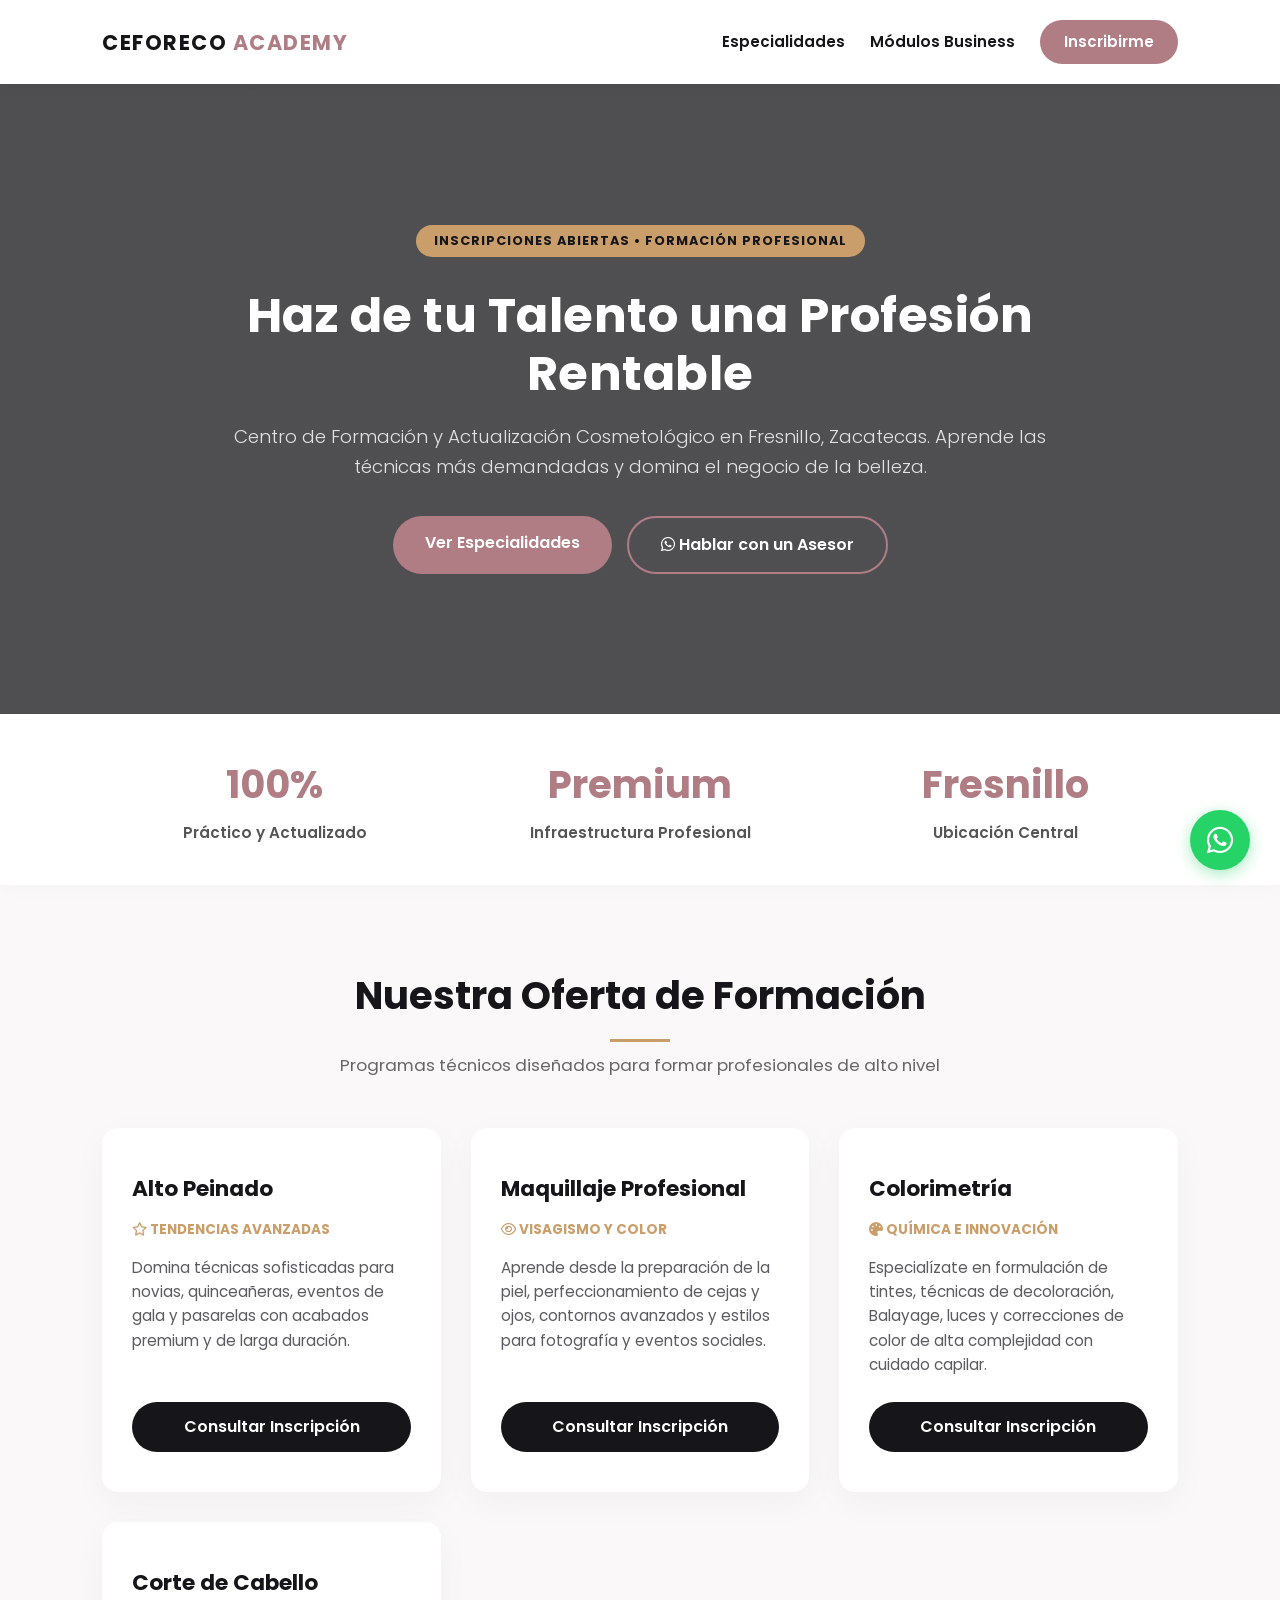
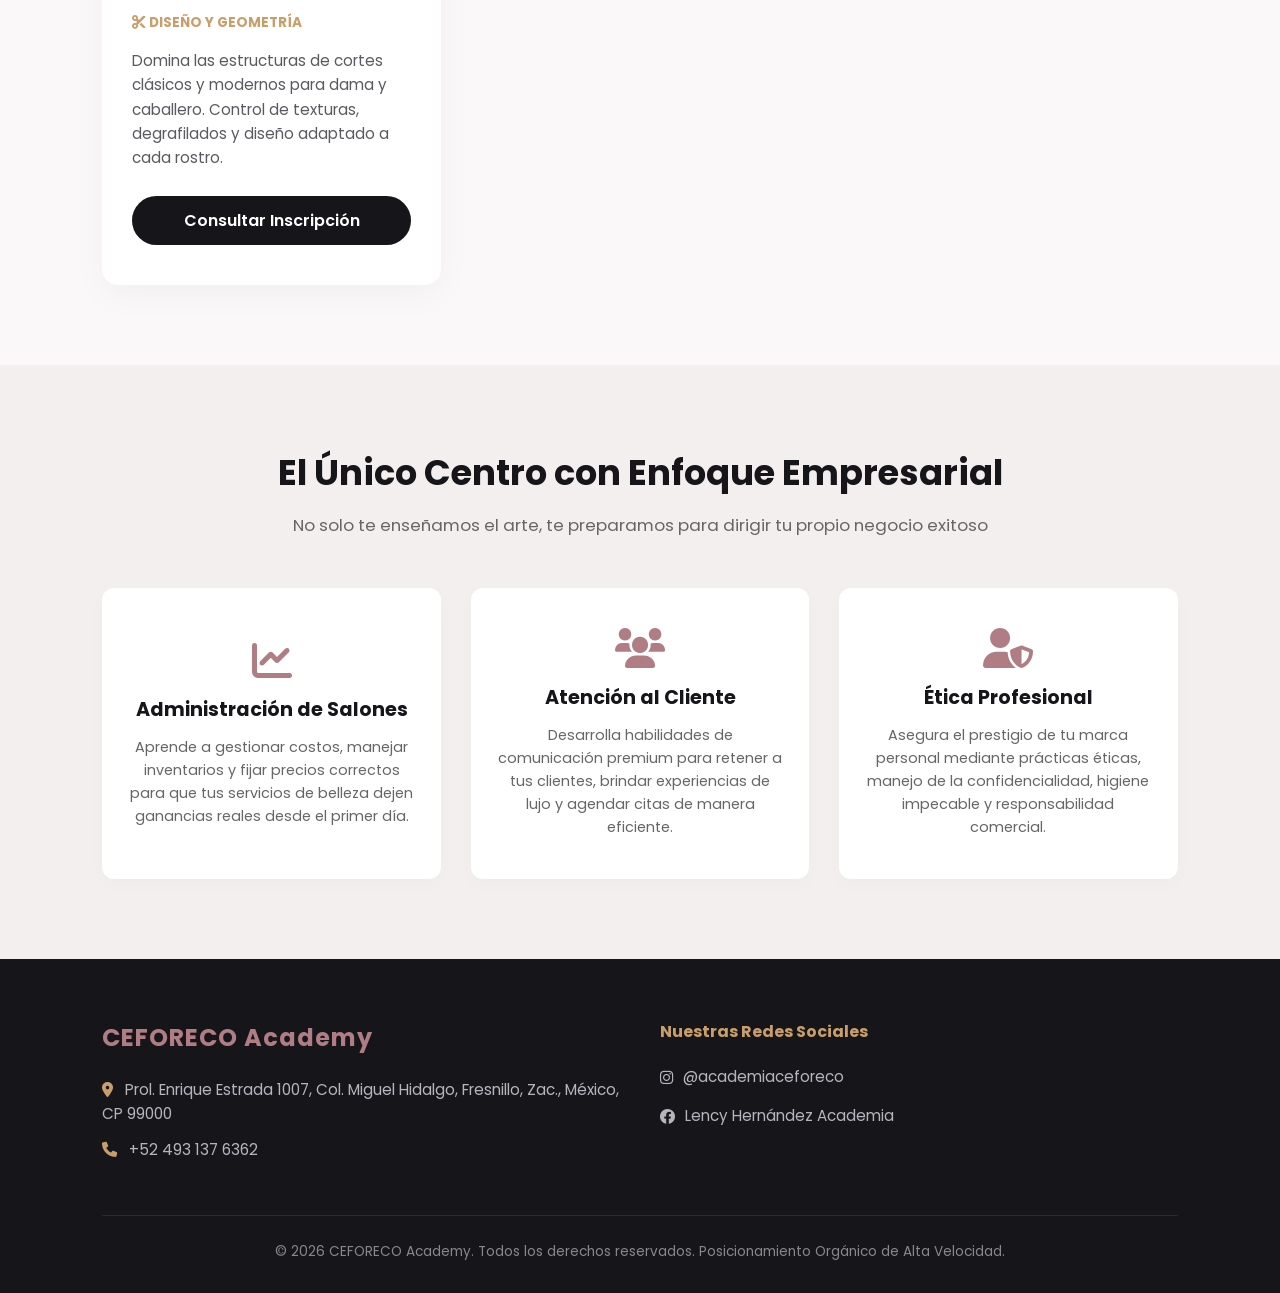
==== index.html @ c145d180 "index.html" ====
<!DOCTYPE html>
<html lang="es">
<head>
    <meta charset="UTF-8">
    <meta name="viewport" content="width=device-width, initial-scale=1.0">
    
    <title>CEFORECO Academy | Centro de Formación Cosmetológico en Fresnillo</title>
    <meta name="description" content="Especialízate en Alto Peinado, Maquillaje, Colorimetría y Corte de Cabello en CEFORECO Academy Fresnillo. Clases prácticas con módulos de administración y ética empresarial.">
    <meta name="keywords" content="CEFORECO, academia de belleza fresnillo, cosmetologico fresnillo, cursos de alto peinado zacatecas, escuela de colorimetria, lency hernandez">
    
    <link rel="preconnect" href="https://fonts.googleapis.com">
    <link rel="preconnect" href="https://fonts.gstatic.com" crossorigin>
    <link href="https://fonts.googleapis.com/css2?family=Poppins:wght@300;400;600;700&display=swap" rel="stylesheet">
    <link rel="stylesheet" href="https://cdnjs.cloudflare.com/ajax/libs/font-awesome/6.0.0/css/all.min.css">
    
    <link rel="stylesheet" href="style.css">
</head>
<body>

    <header class="navbar">
        <div class="logo">CEFORECO <span>Academy</span></div>
        <nav>
            <a href="#especialidades">Especialidades</a>
            <a href="#negocios">Módulos Business</a>
            <a href="https://wa.me/524931376362?text=Hola,%20quiero%20inscribirme%20a%20la%20academia" target="_blank" class="btn-nav">Inscribirme</a>
        </nav>
    </header>

    <section class="hero">
        <div class="hero-content">
            <span class="badge">Inscripciones Abiertas • Formación Profesional</span>
            <h1>Haz de tu Talento una Profesión Rentable</h1>
            <p>Centro de Formación y Actualización Cosmetológico en Fresnillo, Zacatecas. Aprende las técnicas más demandadas y domina el negocio de la belleza.</p>
            <div class="hero-buttons">
                <a href="#especialidades" class="btn-primary">Ver Especialidades</a>
                <a href="https://wa.me/524931376362?text=Hola,%20solicito%20informes%20sobre%20los%20horarios%20y%20costos" target="_blank" class="btn-secondary"><i class="fab fa-whatsapp"></i> Hablar con un Asesor</a>
            </div>
        </div>
    </section>

    <section class="stats">
        <div class="stat-item"><h3>100%</h3><p>Práctico y Actualizado</p></div>
        <div class="stat-item"><h3>Premium</h3><p>Infraestructura Profesional</p></div>
        <div class="stat-item"><h3>Fresnillo</h3><p>Ubicación Central</p></div>
    </section>

    <section id="especialidades" class="cursos-container">
        <h2>Nuestra Oferta de Formación</h2>
        <p class="subtitle">Programas técnicos diseñados para formar profesionales de alto nivel</p>
        
        <div class="cursos-grid">
            <div class="curso-card">
                <div class="descripcion-wrapper">
                    <h3>Alto Peinado</h3>
                    <p class="duracion"><i class="far fa-star"></i> Tendencias Avanzadas</p>
                    <p class="descripcion">Domina técnicas sofisticadas para novias, quinceañeras, eventos de gala y pasarelas con acabados premium y de larga duración.</p>
                </div>
                <a href="https://wa.me/524931376362?text=Me%20interesa%20información%20sobre%20Alto%20Peinado" target="_blank" class="btn-card">Consultar Inscripción</a>
            </div>

            <div class="curso-card">
                <div class="descripcion-wrapper">
                    <h3>Maquillaje Profesional</h3>
                    <p class="duracion"><i class="far fa-eye"></i> Visagismo y Color</p>
                    <p class="descripcion">Aprende desde la preparación de la piel, perfeccionamiento de cejas y ojos, contornos avanzados y estilos para fotografía y eventos sociales.</p>
                </div>
                <a href="https://wa.me/524931376362?text=Me%20interesa%20información%20sobre%20Maquillaje%20Profesional" target="_blank" class="btn-card">Consultar Inscripción</a>
            </div>

            <div class="curso-card">
                <div class="descripcion-wrapper">
                    <h3>Colorimetría</h3>
                    <p class="duracion"><i class="fas fa-palette"></i> Química e Innovación</p>
                    <p class="descripcion">Especialízate en formulación de tintes, técnicas de decoloración, Balayage, luces y correcciones de color de alta complejidad con cuidado capilar.</p>
                </div>
                <a href="https://wa.me/524931376362?text=Me%20interesa%20información%20sobre%20Colorimetria" target="_blank" class="btn-card">Consultar Inscripción</a>
            </div>

            <div class="curso-card">
                <div class="descripcion-wrapper">
                    <h3>Corte de Cabello</h3>
                    <p class="duracion"><i class="fas fa-cut"></i> Diseño y Geometría</p>
                    <p class="descripcion">Domina las estructuras de cortes clásicos y modernos para dama y caballero. Control de texturas, degrafilados y diseño adaptado a cada rostro.</p>
                </div>
                <a href="https://wa.me/524931376362?text=Me%20interesa%20información%20sobre%20Corte%20de%20cabello" target="_blank" class="btn-card">Consultar Inscripción</a>
            </div>
        </div>
    </section>

    <section id="negocios" class="business-modules">
        <h2>El Único Centro con Enfoque Empresarial</h2>
        <p class="subtitle">No solo te enseñamos el arte, te preparamos para dirigir tu propio negocio exitoso</p>
        
        <div class="modules-grid">
            <div class="module-item">
                <i class="fas fa-chart-line"></i>
                <h3>Administración de Salones</h3>
                <p>Aprende a gestionar costos, manejar inventarios y fijar precios correctos para que tus servicios de belleza dejen ganancias reales desde el primer día.</p>
            </div>
            <div class="module-item">
                <i class="fas fa-users"></i>
                <h3>Atención al Cliente</h3>
                <p>Desarrolla habilidades de comunicación premium para retener a tus clientes, brindar experiencias de lujo y agendar citas de manera eficiente.</p>
            </div>
            <div class="module-item">
                <i class="fas fa-user-shield"></i>
                <h3>Ética Profesional</h3>
                <p>Asegura el prestigio de tu marca personal mediante prácticas éticas, manejo de la confidencialidad, higiene impecable y responsabilidad comercial.</p>
            </div>
        </div>
    </section>

    <footer id="contacto">
        <div class="footer-content">
            <div class="footer-info">
                <h3>CEFORECO Academy</h3>
                <p><i class="fas fa-map-marker-alt"></i> Prol. Enrique Estrada 1007, Col. Miguel Hidalgo, Fresnillo, Zac., México, CP 99000</p>
                <p><i class="fas fa-phone"></i> +52 493 137 6362</p>
            </div>
            <div class="footer-links">
                <h4>Nuestras Redes Sociales</h4>
                <a href="https://www.instagram.com/academiaceforeco" target="_blank"><i class="fab fa-instagram"></i> @academiaceforeco</a>
                <a href="https://www.facebook.com/search/top/?q=Lency%20Hern%C3%A1ndez%20Academia%20de%20Belleza%20-%20Ceforeco" target="_blank"><i class="fab fa-facebook"></i> Lency Hernández Academia</a>
            </div>
        </div>
        <div class="footer-bottom">
            <p>&copy; 2026 CEFORECO Academy. Todos los derechos reservados. Posicionamiento Orgánico de Alta Velocidad.</p>
        </div>
    </footer>

    <a href="https://wa.me/524931376362?text=Hola!%20Vengo%20de%20la%20página%20web%20y%20quiero%20pedir%20informes%20generales" class="whatsapp-float" target="_blank">
        <i class="fab fa-whatsapp"></i>
    </a>

</body>
</html>
---- style.css ----
/* CONFIGURACIÓN GENERAL REFORZADA */
* {
    margin: 0;
    padding: 0;
    box-sizing: border-box;
    font-family: 'Poppins', sans-serif;
    scroll-behavior: smooth;
}

:root {
    --primary: #b07d85;  /* Rosa Viejo / Malva de CEFORECO */
    --dark: #16161a;     /* Negro premium */
    --light: #ffffff;    /* Blanco */
    --accent: #ca9e6a;   /* Dorado elegante */
    --whatsapp: #25d366; /* Verde oficial WhatsApp */
}

body {
    background-color: #faf8f8;
    color: var(--dark);
    line-height: 1.6;
    overflow-x: hidden; /* Evita que la pantalla se mueva de lado en celulares */
}

/* NAVBAR RESPONSIVO Y SEGURO */
.navbar {
    display: flex;
    justify-content: space-between;
    align-items: center;
    padding: 20px 8%;
    background: var(--light);
    box-shadow: 0 2px 15px rgba(0,0,0,0.05);
    position: sticky;
    top: 0;
    z-index: 1000;
}

.navbar .logo {
    font-weight: 700;
    font-size: 1.3rem;
    color: var(--dark);
    text-transform: uppercase;
    letter-spacing: 1.5px;
}

.navbar .logo span {
    color: var(--primary);
}

.navbar nav {
    display: flex;
    align-items: center;
}

.navbar nav a {
    text-decoration: none;
    color: var(--dark);
    margin-left: 25px;
    font-weight: 600;
    font-size: 0.95rem;
    transition: color 0.3s;
}

.navbar nav a:hover {
    color: var(--primary);
}

.navbar .btn-nav {
    background: var(--primary);
    color: #fff !important;
    padding: 10px 24px;
    border-radius: 25px;
    transition: all 0.3s;
}

.navbar .btn-nav:hover {
    background: var(--dark);
    transform: translateY(-2px);
}

/* HERO SECTION EQUILIBRADO */
.hero {
    background: linear-gradient(rgba(22, 22, 26, 0.75), rgba(22, 22, 26, 0.75)), url('https://images.unsplash.com/photo-1562322140-8baeececf3df?q=80&w=1920') no-repeat center center/cover;
    min-height: 70vh;
    padding: 60px 20px;
    display: flex;
    align-items: center;
    justify-content: center;
    text-align: center;
    color: #fff;
}

.hero-content {
    max-width: 850px;
    width: 100%;
}

.badge {
    display: inline-block;
    background: var(--accent);
    color: var(--dark);
    padding: 6px 18px;
    border-radius: 20px;
    font-size: 0.8rem;
    font-weight: 700;
    text-transform: uppercase;
    letter-spacing: 1px;
    margin-bottom: 15px;
}

.hero h1 {
    font-size: 3rem;
    line-height: 1.2;
    margin: 15px 0 20px 0;
    font-weight: 700;
    letter-spacing: 0.5px;
}

.hero p {
    font-size: 1.15rem;
    margin-bottom: 35px;
    font-weight: 300;
    color: #e2e2e5;
}

.hero-buttons {
    display: flex;
    justify-content: center;
    flex-wrap: wrap;
    gap: 15px;
}

.hero-buttons .btn-primary, .hero-buttons .btn-secondary {
    padding: 14px 32px;
    border-radius: 30px;
    text-decoration: none;
    font-weight: 600;
    transition: all 0.3s;
    text-align: center;
}

.hero-buttons .btn-primary {
    background: var(--primary);
    color: #fff;
}

.hero-buttons .btn-secondary {
    background: transparent;
    color: #fff;
    border: 2px solid var(--primary);
}

.hero-buttons .btn-primary:hover {
    background: #fff;
    color: var(--dark);
    transform: translateY(-3px);
}

.hero-buttons .btn-secondary:hover {
    background: var(--primary);
    transform: translateY(-3px);
}

/* STATS SIMÉTRICOS */
.stats {
    display: flex;
    justify-content: space-around;
    flex-wrap: wrap;
    background: var(--light);
    padding: 40px 8%;
    text-align: center;
    gap: 20px;
    box-shadow: 0 5px 20px rgba(0,0,0,0.02);
}

.stat-item {
    flex: 1;
    min-width: 200px;
}

.stat-item h3 {
    font-size: 2.4rem;
    color: var(--primary);
    margin-bottom: 5px;
}

.stat-item p {
    font-weight: 600;
    color: #555;
    font-size: 0.95rem;
}

/* CURSOS SECTION REFORZADA (SOLUCIÓN DE ALINEACIÓN DE TARJETAS) */
.cursos-container {
    padding: 80px 8%;
    text-align: center;
}

.cursos-container h2 {
    font-size: 2.4rem;
    margin-bottom: 10px;
    position: relative;
    display: inline-block;
}

.cursos-container h2::after {
    content: '';
    display: block;
    width: 60px;
    height: 3px;
    background: var(--accent);
    margin: 12px auto 0 auto;
}

.subtitle {
    color: #666;
    margin-bottom: 50px;
    font-size: 1.05rem;
}

/* Rejilla inteligente que equilibra columnas */
.cursos-grid {
    display: grid;
    grid-template-columns: repeat(auto-fit, minmax(280px, 1fr));
    gap: 30px;
    align-items: stretch; /* Obliga a todas las tarjetas a medir exactamente lo mismo */
}

/* Estructura elástica de la tarjeta */
.curso-card {
    background: var(--light);
    padding: 40px 30px;
    border-radius: 16px;
    box-shadow: 0 10px 35px rgba(0,0,0,0.04);
    text-align: left;
    border-top: 4px solid transparent;
    transition: all 0.3s ease;
    
    display: flex;
    flex-direction: column;
    justify-content: space-between; /* Empuja el botón al fondo de forma matemática */
}

.curso-card:hover {
    transform: translateY(-8px);
    border-top-color: var(--primary);
    box-shadow: 0 15px 40px rgba(176, 125, 133, 0.15);
}

.curso-card h3 {
    margin-bottom: 12px;
    font-size: 1.35rem;
    color: var(--dark);
}

.duracion {
    color: var(--accent);
    font-weight: 700;
    margin-bottom: 15px;
    font-size: 0.85rem;
    text-transform: uppercase;
}

/* Contenedor expandible para que el texto ocupe un espacio armónico */
.descripcion-wrapper {
    flex-grow: 1; 
}

.descripcion {
    color: #5a5a60;
    font-size: 0.95rem;
    margin-bottom: 25px;
}

.btn-card {
    display: block;
    text-align: center;
    background: var(--dark);
    color: #fff;
    padding: 12px;
    border-radius: 30px;
    text-decoration: none;
    font-weight: 600;
    transition: all 0.3s;
    margin-top: auto; /* Anclaje perfecto abajo */
}

.curso-card:hover .btn-card {
    background: var(--primary);
}

/* BUSINESS MODULES RECONSTRUIDOS */
.business-modules {
    background: #f4efef;
    padding: 80px 8%;
    text-align: center;
}

.business-modules h2 {
    font-size: 2.2rem;
    margin-bottom: 10px;
}

.modules-grid {
    display: grid;
    grid-template-columns: repeat(auto-fit, minmax(280px, 1fr));
    gap: 30px;
    margin-top: 50px;
}

.module-item {
    background: var(--light);
    padding: 40px 25px;
    border-radius: 12px;
    box-shadow: 0 5px 20px rgba(0,0,0,0.02);
    text-align: center;
    display: flex;
    flex-direction: column;
    justify-content: center;
    align-items: center;
}

.module-item i {
    font-size: 2.5rem;
    color: var(--primary);
    margin-bottom: 15px;
}

.module-item h3 {
    font-size: 1.2rem;
    margin-bottom: 10px;
}

.module-item p {
    font-size: 0.9rem;
    color: #666;
}

/* FOOTER SEGURO PARA SMARTPHONES */
footer {
    background: var(--dark);
    color: #fff;
    padding: 60px 8% 30px 8%;
}

.footer-content {
    display: grid;
    grid-template-columns: repeat(auto-fit, minmax(250px, 1fr));
    gap: 40px;
    margin-bottom: 40px;
    text-align: left;
}

.footer-info h3 {
    color: var(--primary);
    margin-bottom: 20px;
    font-size: 1.5rem;
    letter-spacing: 1px;
}

.footer-info p {
    margin-bottom: 12px;
    color: #b5b5be;
    font-size: 0.95rem;
}

.footer-info p i {
    margin-right: 8px;
    color: var(--accent);
}

.footer-links h4 {
    margin-bottom: 20px;
    color: var(--accent);
}

.footer-links a {
    display: flex;
    align-items: center;
    gap: 10px;
    color: #b5b5be;
    text-decoration: none;
    margin-bottom: 15px;
    transition: color 0.3s;
    font-size: 0.95rem;
}

.footer-links a:hover {
    color: var(--primary);
}

.footer-bottom {
    text-align: center;
    border-top: 1px solid #2a2a30;
    padding-top: 25px;
    font-size: 0.85rem;
    color: #888;
}

/* WHATSAPP FLOAT BUTTON PERFECTO */
.whatsapp-float {
    position: fixed;
    width: 60px;
    height: 60px;
    bottom: 30px;
    right: 30px;
    background-color: var(--whatsapp);
    color: #FFF;
    border-radius: 50px;
    text-align: center;
    font-size: 30px;
    box-shadow: 0 4px 15px rgba(37, 211, 102, 0.4);
    z-index: 9999; /* Asegura que no quede tapado por nada */
    display: flex;
    align-items: center;
    justify-content: center;
    text-decoration: none;
    transition: transform 0.3s;
}

.whatsapp-float:hover {
    transform: scale(1.1);
}

/* MÁXIMA OPTIMIZACIÓN MÓVIL AUTOMÁTICA */
@media (max-width: 768px) {
    .navbar {
        padding: 15px 20px;
        flex-direction: column;
        gap: 12px;
        text-align: center;
    }
    .navbar nav {
        flex-wrap: wrap;
        justify-content: center;
        gap: 10px;
    }
    .navbar nav a {
        margin: 0 8px;
        font-size: 0.85rem;
    }
    .navbar .btn-nav {
        padding: 6px 15px;
        margin-top: 5px;
    }
    .hero {
        padding: 40px 15px;
    }
    .hero h1 {
        font-size: 2.1rem;
    }
    .hero p {
        font-size: 1rem;
        margin-bottom: 25px;
    }
    .hero-buttons {
        flex-direction: column;
        width: 100%;
        padding: 0 10px;
    }
    .hero-buttons .btn-primary, .hero-buttons .btn-secondary {
        width: 100%;
        margin: 0;
    }
    .cursos-container {
        padding: 50px 20px;
    }
    .cursos-container h2 {
        font-size: 1.8rem;
    }
    .business-modules {
        padding: 50px 20px;
    }
    .business-modules h2 {
        font-size: 1.7rem;
    }
    footer {
        padding: 40px 20px 20px 20px;
    }
    .footer-content {
        grid-template-columns: 1fr;
        gap: 30px;
    }
    .whatsapp-float {
        bottom: 20px;
        right: 20px;
        width: 50px;
        height: 50px;
        font-size: 24px;
    }
}
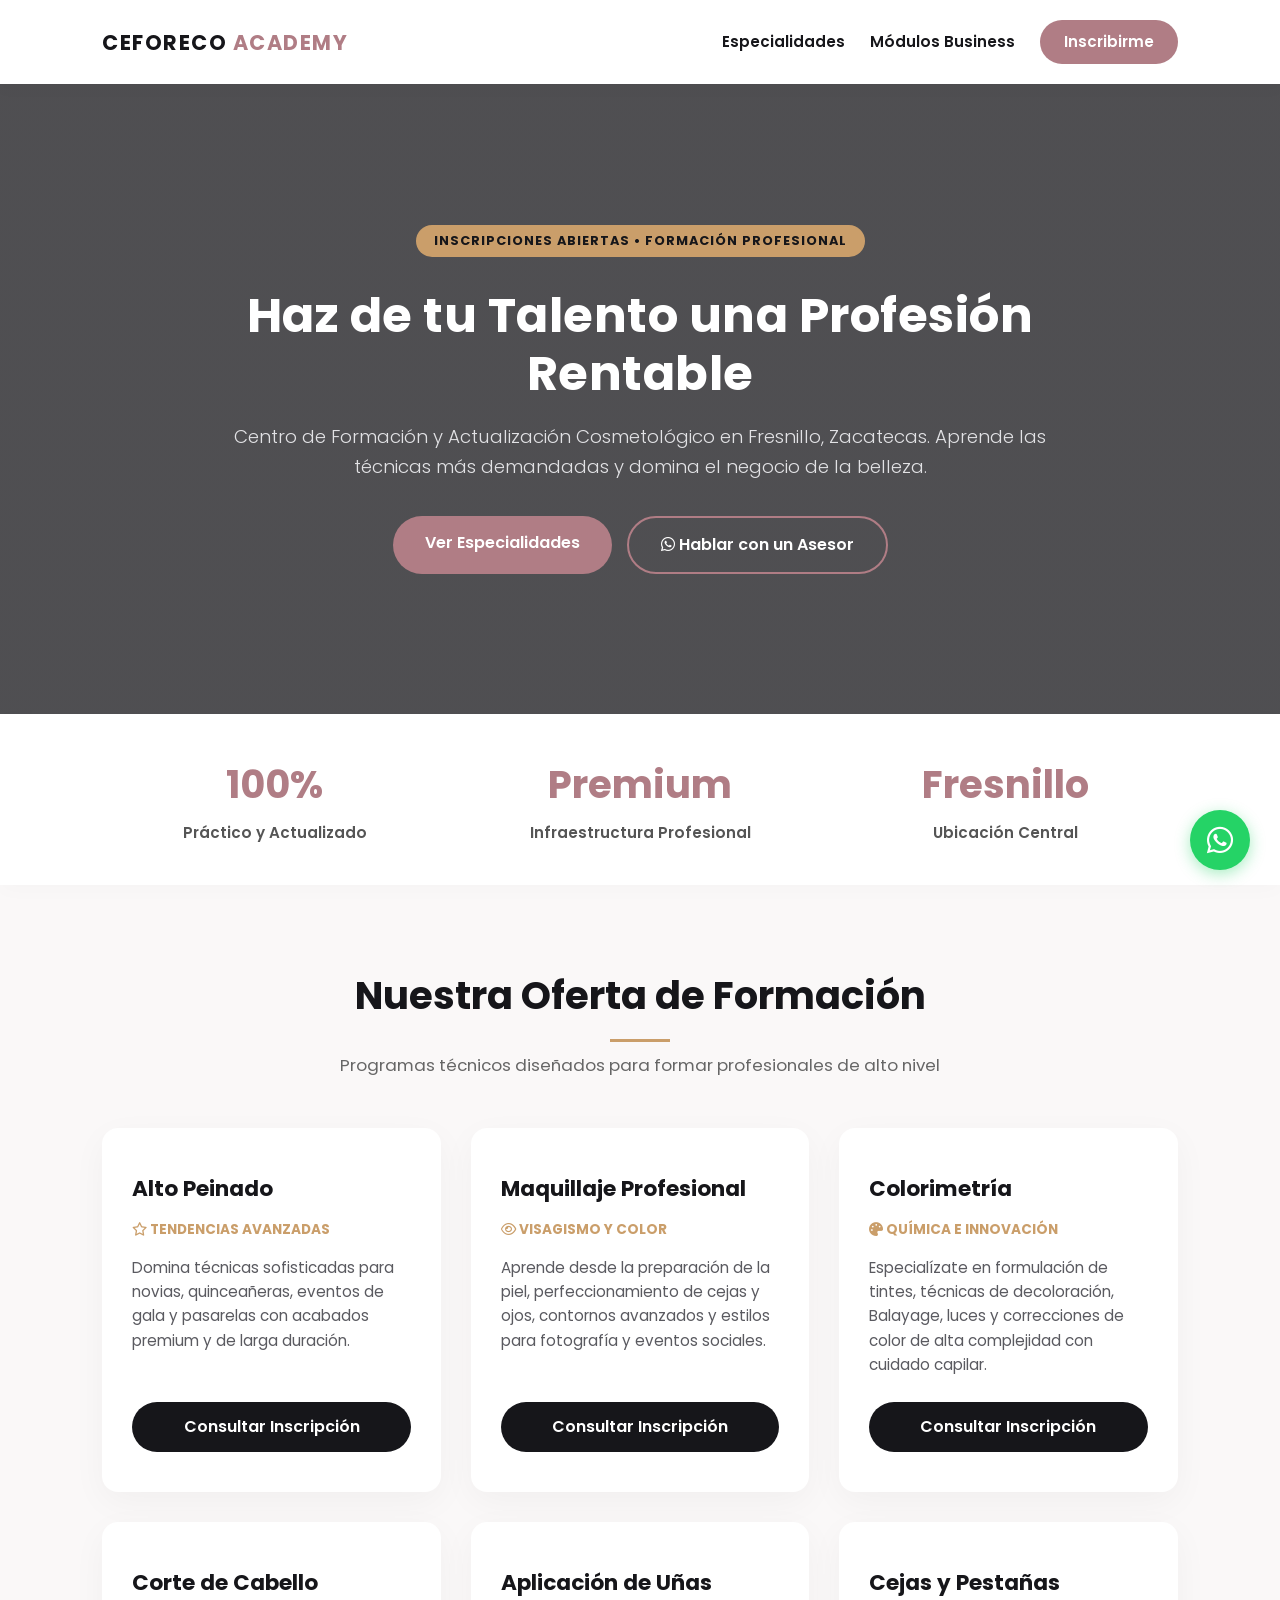
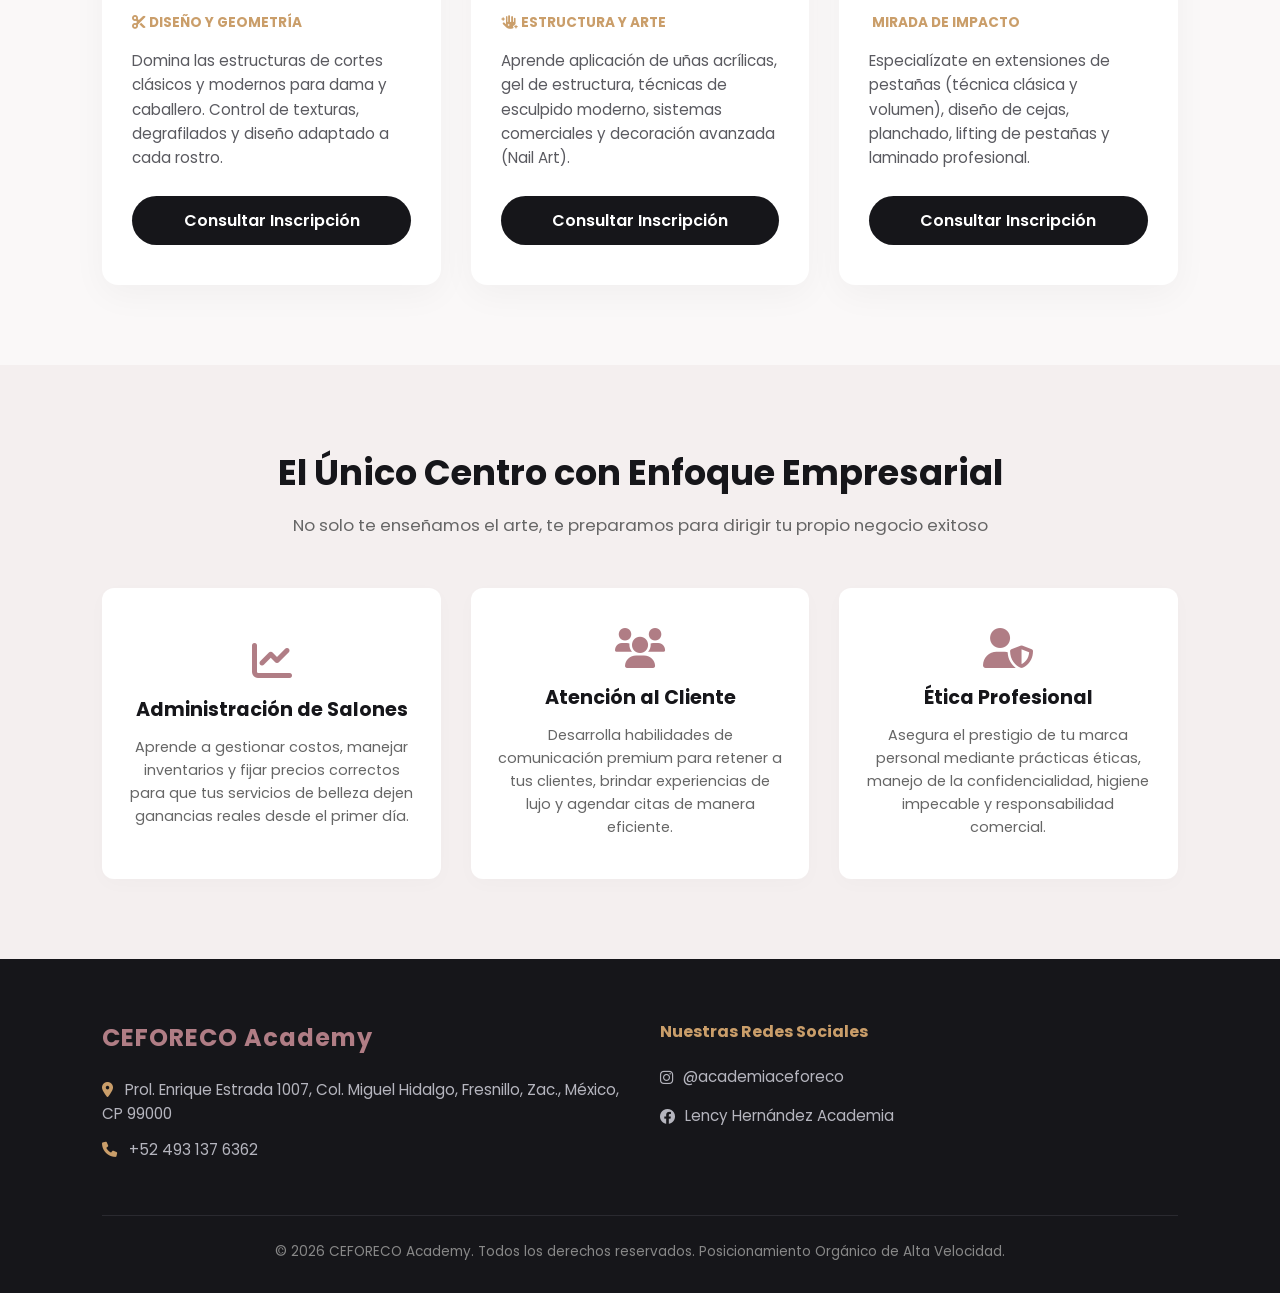
==== commit 6c4ba198: "index.html" ====
--- a/index.html
+++ b/index.html
@@ -5,8 +5,8 @@
     <meta name="viewport" content="width=device-width, initial-scale=1.0">
     
     <title>CEFORECO Academy | Centro de Formación Cosmetológico en Fresnillo</title>
-    <meta name="description" content="Especialízate en Alto Peinado, Maquillaje, Colorimetría y Corte de Cabello en CEFORECO Academy Fresnillo. Clases prácticas con módulos de administración y ética empresarial.">
-    <meta name="keywords" content="CEFORECO, academia de belleza fresnillo, cosmetologico fresnillo, cursos de alto peinado zacatecas, escuela de colorimetria, lency hernandez">
+    <meta name="description" content="Especialízate en Alto Peinado, Maquillaje, Colorimetría, Corte, Uñas y Pestañas en CEFORECO Academy Fresnillo. Clases prácticas con enfoque empresarial.">
+    <meta name="keywords" content="CEFORECO, academia de belleza fresnillo, cosmetologico fresnillo, cursos de alto peinado zacatecas, escuela de colorimetria, lency hernandez, uñas fresnillo">
     
     <link rel="preconnect" href="https://fonts.googleapis.com">
     <link rel="preconnect" href="https://fonts.gstatic.com" crossorigin>
@@ -84,6 +84,24 @@
                 </div>
                 <a href="https://wa.me/524931376362?text=Me%20interesa%20información%20sobre%20Corte%20de%20cabello" target="_blank" class="btn-card">Consultar Inscripción</a>
             </div>
+
+            <div class="curso-card">
+                <div class="descripcion-wrapper">
+                    <h3>Aplicación de Uñas</h3>
+                    <p class="duracion"><i class="fas fa-hand-sparkles"></i> Estructura y Arte</p>
+                    <p class="descripcion">Aprende aplicación de uñas acrílicas, gel de estructura, técnicas de esculpido moderno, sistemas comerciales y decoración avanzada (Nail Art).</p>
+                </div>
+                <a href="https://wa.me/524931376362?text=Me%20interesa%20información%20sobre%20Aplicacion%20de%20Uñas" target="_blank" class="btn-card">Consultar Inscripción</a>
+            </div>
+
+            <div class="curso-card">
+                <div class="descripcion-wrapper">
+                    <h3>Cejas y Pestañas</h3>
+                    <p class="duracion"><i class="fas fa-sparkles"></i> Mirada de Impacto</p>
+                    <p class="descripcion">Especialízate en extensiones de pestañas (técnica clásica y volumen), diseño de cejas, planchado, lifting de pestañas y laminado profesional.</p>
+                </div>
+                <a href="https://wa.me/524931376362?text=Me%20interesa%20información%20sobre%20Cejas%20y%20Pestañas" target="_blank" class="btn-card">Consultar Inscripción</a>
+            </div>
         </div>
     </section>
 
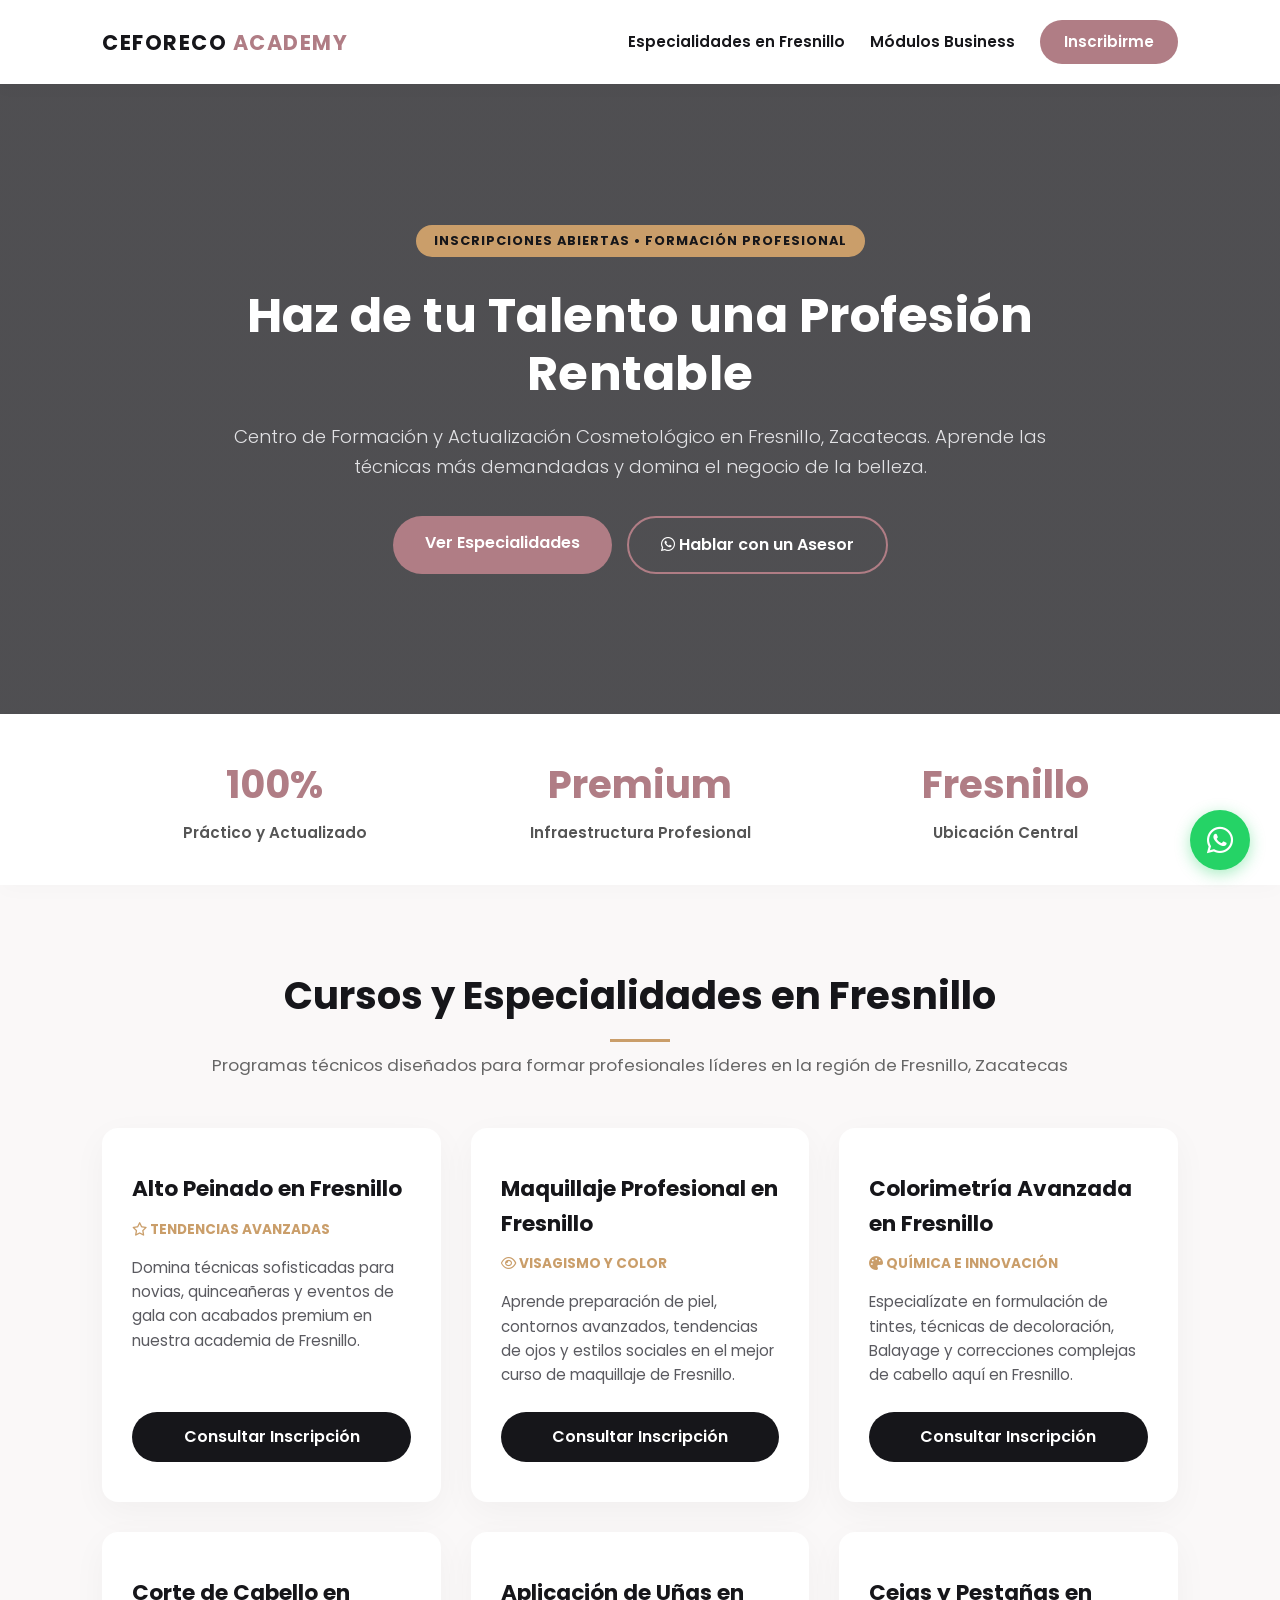
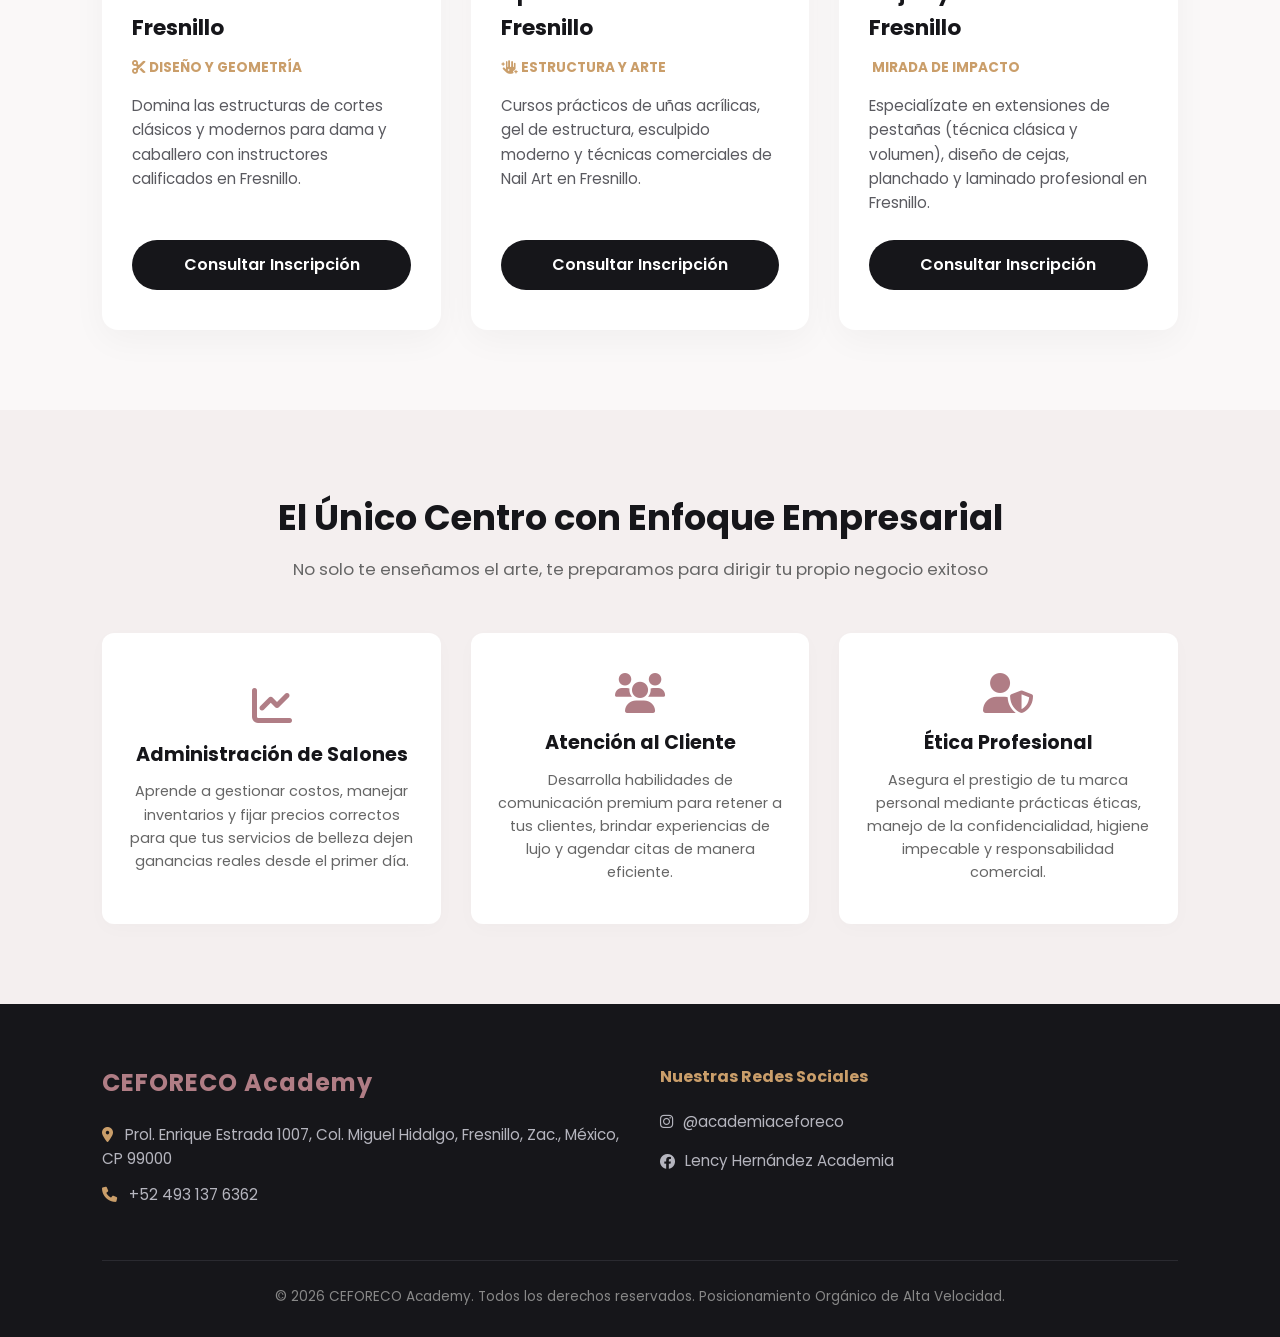
==== commit e2a80939: "index.html" ====
--- a/index.html
+++ b/index.html
@@ -5,8 +5,8 @@
     <meta name="viewport" content="width=device-width, initial-scale=1.0">
     
     <title>CEFORECO Academy | Centro de Formación Cosmetológico en Fresnillo</title>
-    <meta name="description" content="Especialízate en Alto Peinado, Maquillaje, Colorimetría, Corte, Uñas y Pestañas en CEFORECO Academy Fresnillo. Clases prácticas con enfoque empresarial.">
-    <meta name="keywords" content="CEFORECO, academia de belleza fresnillo, cosmetologico fresnillo, cursos de alto peinado zacatecas, escuela de colorimetria, lency hernandez, uñas fresnillo">
+    <meta name="description" content="La mejor academia de belleza en Fresnillo, Zacatecas. Cursos profesionales de Alto Peinado, Maquillaje, Colorimetría, Corte, Uñas y Pestañas en Fresnillo.">
+    <meta name="keywords" content="CEFORECO, academia de belleza fresnillo, cosmetologico fresnillo, cursos de alto peinado zacatecas, escuela de colorimetria fresnillo, lency hernandez, uñas fresnillo, maquillaje profesional fresnillo, escuela de estilismo fresnillo">
     
     <link rel="preconnect" href="https://fonts.googleapis.com">
     <link rel="preconnect" href="https://fonts.gstatic.com" crossorigin>
@@ -20,7 +20,7 @@
     <header class="navbar">
         <div class="logo">CEFORECO <span>Academy</span></div>
         <nav>
-            <a href="#especialidades">Especialidades</a>
+            <a href="#especialidades">Especialidades en Fresnillo</a>
             <a href="#negocios">Módulos Business</a>
             <a href="https://wa.me/524931376362?text=Hola,%20quiero%20inscribirme%20a%20la%20academia" target="_blank" class="btn-nav">Inscribirme</a>
         </nav>
@@ -45,62 +45,62 @@
     </section>
 
     <section id="especialidades" class="cursos-container">
-        <h2>Nuestra Oferta de Formación</h2>
-        <p class="subtitle">Programas técnicos diseñados para formar profesionales de alto nivel</p>
+        <h2>Cursos y Especialidades en Fresnillo</h2>
+        <p class="subtitle">Programas técnicos diseñados para formar profesionales líderes en la región de Fresnillo, Zacatecas</p>
         
         <div class="cursos-grid">
             <div class="curso-card">
                 <div class="descripcion-wrapper">
-                    <h3>Alto Peinado</h3>
+                    <h3>Alto Peinado en Fresnillo</h3>
                     <p class="duracion"><i class="far fa-star"></i> Tendencias Avanzadas</p>
-                    <p class="descripcion">Domina técnicas sofisticadas para novias, quinceañeras, eventos de gala y pasarelas con acabados premium y de larga duración.</p>
+                    <p class="descripcion">Domina técnicas sofisticadas para novias, quinceañeras y eventos de gala con acabados premium en nuestra academia de Fresnillo.</p>
                 </div>
-                <a href="https://wa.me/524931376362?text=Me%20interesa%20información%20sobre%20Alto%20Peinado" target="_blank" class="btn-card">Consultar Inscripción</a>
+                <a href="https://wa.me/524931376362?text=Me%20interesa%20información%20sobre%20Alto%20Peinado%20en%20Fresnillo" target="_blank" class="btn-card">Consultar Inscripción</a>
             </div>
 
             <div class="curso-card">
                 <div class="descripcion-wrapper">
-                    <h3>Maquillaje Profesional</h3>
+                    <h3>Maquillaje Profesional en Fresnillo</h3>
                     <p class="duracion"><i class="far fa-eye"></i> Visagismo y Color</p>
-                    <p class="descripcion">Aprende desde la preparación de la piel, perfeccionamiento de cejas y ojos, contornos avanzados y estilos para fotografía y eventos sociales.</p>
+                    <p class="descripcion">Aprende preparación de piel, contornos avanzados, tendencias de ojos y estilos sociales en el mejor curso de maquillaje de Fresnillo.</p>
                 </div>
-                <a href="https://wa.me/524931376362?text=Me%20interesa%20información%20sobre%20Maquillaje%20Profesional" target="_blank" class="btn-card">Consultar Inscripción</a>
+                <a href="https://wa.me/524931376362?text=Me%20interesa%20información%20sobre%20Maquillaje%20Profesional%20en%20Fresnillo" target="_blank" class="btn-card">Consultar Inscripción</a>
             </div>
 
             <div class="curso-card">
                 <div class="descripcion-wrapper">
-                    <h3>Colorimetría</h3>
+                    <h3>Colorimetría Avanzada en Fresnillo</h3>
                     <p class="duracion"><i class="fas fa-palette"></i> Química e Innovación</p>
-                    <p class="descripcion">Especialízate en formulación de tintes, técnicas de decoloración, Balayage, luces y correcciones de color de alta complejidad con cuidado capilar.</p>
+                    <p class="descripcion">Especialízate en formulación de tintes, técnicas de decoloración, Balayage y correcciones complejas de cabello aquí en Fresnillo.</p>
                 </div>
-                <a href="https://wa.me/524931376362?text=Me%20interesa%20información%20sobre%20Colorimetria" target="_blank" class="btn-card">Consultar Inscripción</a>
+                <a href="https://wa.me/524931376362?text=Me%20interesa%20información%20sobre%20Colorimetria%20en%20Fresnillo" target="_blank" class="btn-card">Consultar Inscripción</a>
             </div>
 
             <div class="curso-card">
                 <div class="descripcion-wrapper">
-                    <h3>Corte de Cabello</h3>
+                    <h3>Corte de Cabello en Fresnillo</h3>
                     <p class="duracion"><i class="fas fa-cut"></i> Diseño y Geometría</p>
-                    <p class="descripcion">Domina las estructuras de cortes clásicos y modernos para dama y caballero. Control de texturas, degrafilados y diseño adaptado a cada rostro.</p>
+                    <p class="descripcion">Domina las estructuras de cortes clásicos y modernos para dama y caballero con instructores calificados en Fresnillo.</p>
                 </div>
-                <a href="https://wa.me/524931376362?text=Me%20interesa%20información%20sobre%20Corte%20de%20cabello" target="_blank" class="btn-card">Consultar Inscripción</a>
+                <a href="https://wa.me/524931376362?text=Me%20interesa%20información%20sobre%20Corte%20de%20cabello%20en%20Fresnillo" target="_blank" class="btn-card">Consultar Inscripción</a>
             </div>
 
             <div class="curso-card">
                 <div class="descripcion-wrapper">
-                    <h3>Aplicación de Uñas</h3>
+                    <h3>Aplicación de Uñas en Fresnillo</h3>
                     <p class="duracion"><i class="fas fa-hand-sparkles"></i> Estructura y Arte</p>
-                    <p class="descripcion">Aprende aplicación de uñas acrílicas, gel de estructura, técnicas de esculpido moderno, sistemas comerciales y decoración avanzada (Nail Art).</p>
+                    <p class="descripcion">Cursos prácticos de uñas acrílicas, gel de estructura, esculpido moderno y técnicas comerciales de Nail Art en Fresnillo.</p>
                 </div>
-                <a href="https://wa.me/524931376362?text=Me%20interesa%20información%20sobre%20Aplicacion%20de%20Uñas" target="_blank" class="btn-card">Consultar Inscripción</a>
+                <a href="https://wa.me/524931376362?text=Me%20interesa%20información%20sobre%20Aplicacion%20de%20Uñas%20en%20Fresnillo" target="_blank" class="btn-card">Consultar Inscripción</a>
             </div>
 
             <div class="curso-card">
                 <div class="descripcion-wrapper">
-                    <h3>Cejas y Pestañas</h3>
+                    <h3>Cejas y Pestañas en Fresnillo</h3>
                     <p class="duracion"><i class="fas fa-sparkles"></i> Mirada de Impacto</p>
-                    <p class="descripcion">Especialízate en extensiones de pestañas (técnica clásica y volumen), diseño de cejas, planchado, lifting de pestañas y laminado profesional.</p>
+                    <p class="descripcion">Especialízate en extensiones de pestañas (técnica clásica y volumen), diseño de cejas, planchado y laminado profesional en Fresnillo.</p>
                 </div>
-                <a href="https://wa.me/524931376362?text=Me%20interesa%20información%20sobre%20Cejas%20y%20Pestañas" target="_blank" class="btn-card">Consultar Inscripción</a>
+                <a href="https://wa.me/524931376362?text=Me%20interesa%20información%20sobre%20Cejas%20y%20Pestañas%20en%20Fresnillo" target="_blank" class="btn-card">Consultar Inscripción</a>
             </div>
         </div>
     </section>
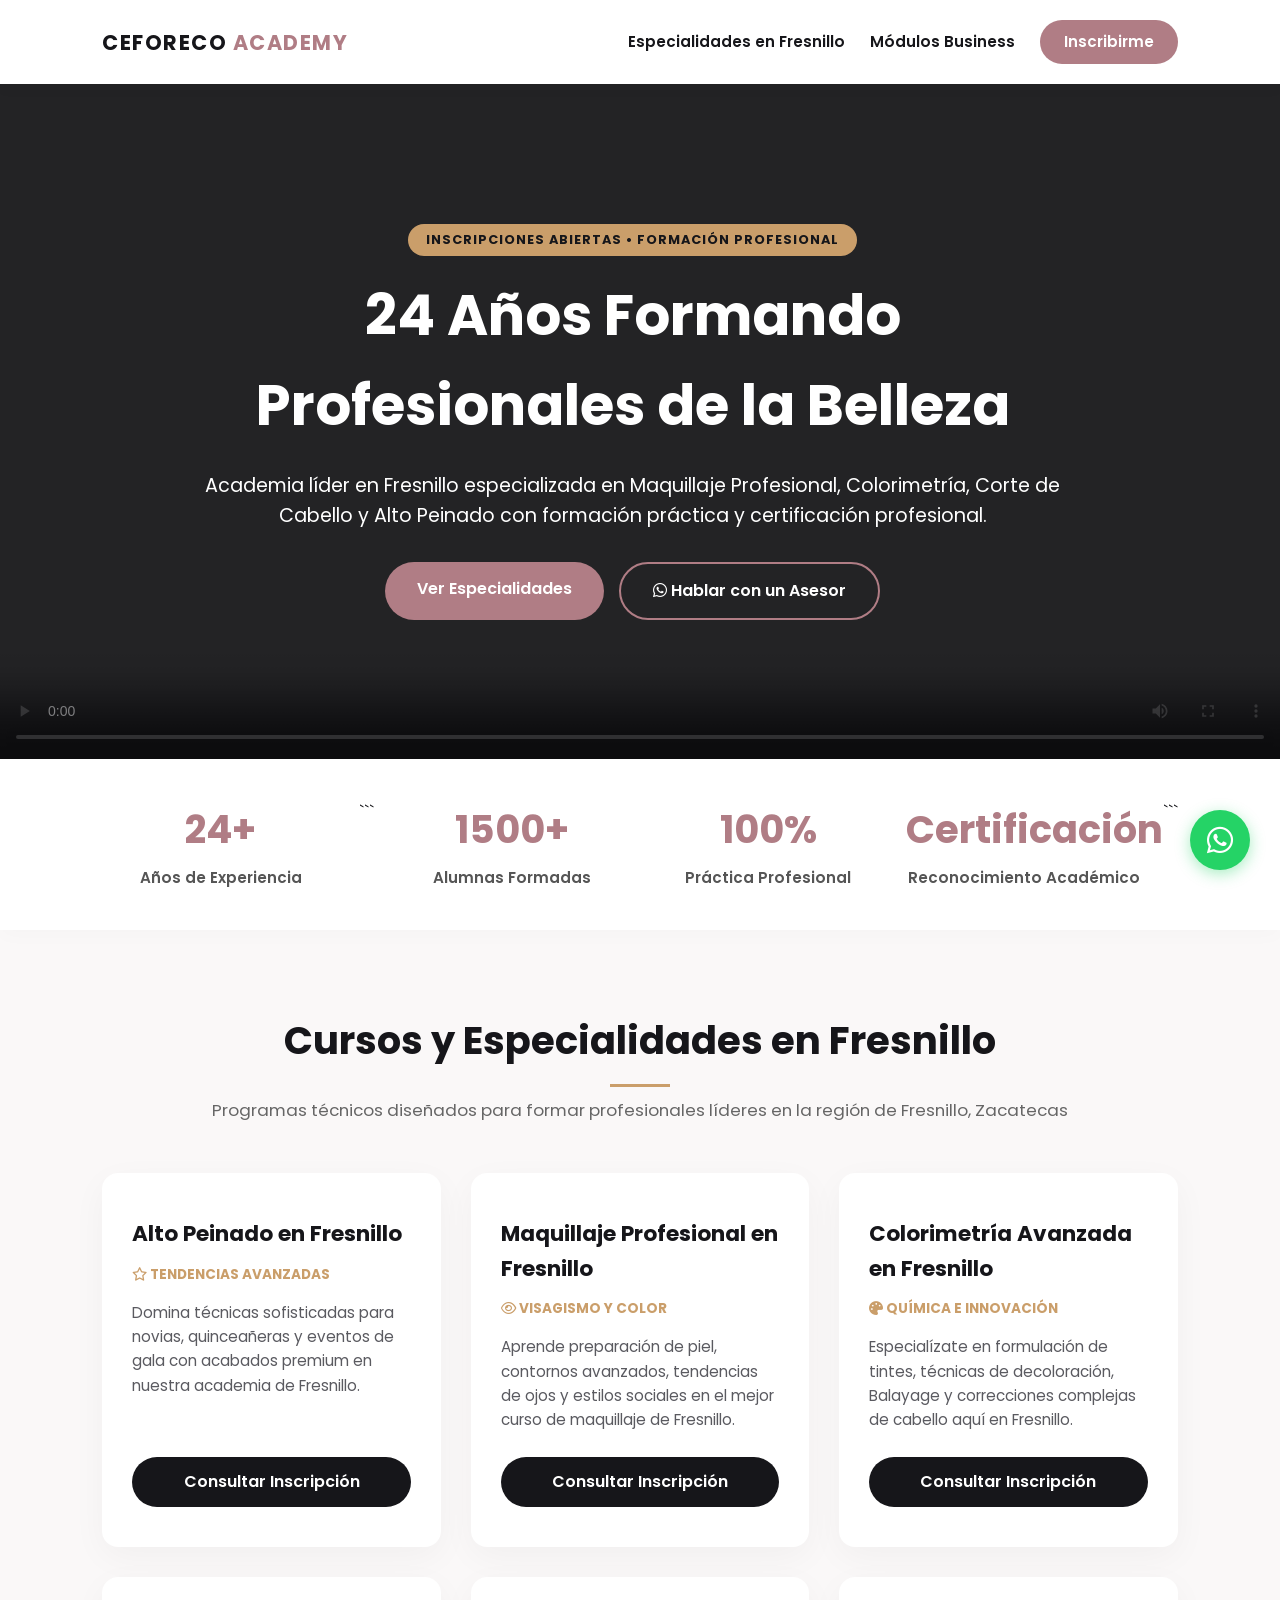
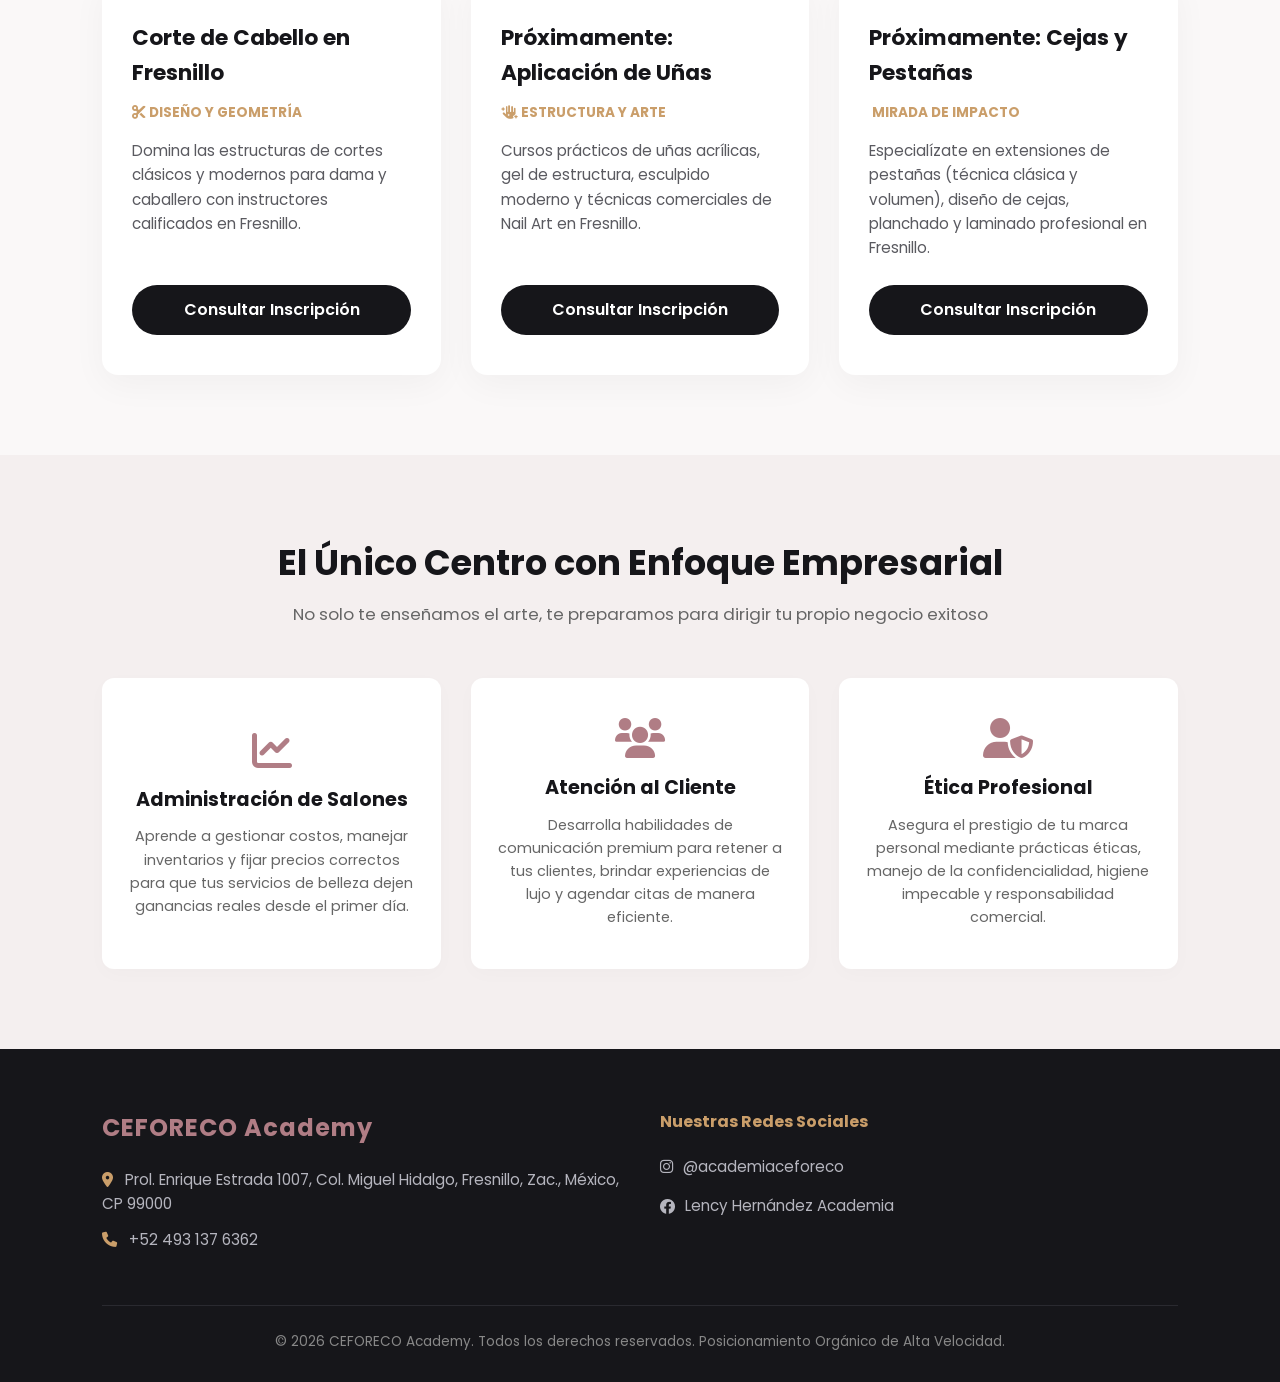
==== commit 0442e7e7: "Rediseño premium CEFORECO Academy" ====
--- a/index.html
+++ b/index.html
@@ -25,24 +25,64 @@
             <a href="https://wa.me/524931376362?text=Hola,%20quiero%20inscribirme%20a%20la%20academia" target="_blank" class="btn-nav">Inscribirme</a>
         </nav>
     </header>
+  <section class="hero-video">
+  <video controls class="hero-bg-video">
+        <source src="./images/hero/hero-video.mp4" type="video/mp4">
+    </video>
+<div class="hero-overlay"></div>
 
-    <section class="hero">
-        <div class="hero-content">
-            <span class="badge">Inscripciones Abiertas • Formación Profesional</span>
-            <h1>Haz de tu Talento una Profesión Rentable</h1>
-            <p>Centro de Formación y Actualización Cosmetológico en Fresnillo, Zacatecas. Aprende las técnicas más demandadas y domina el negocio de la belleza.</p>
-            <div class="hero-buttons">
-                <a href="#especialidades" class="btn-primary">Ver Especialidades</a>
-                <a href="https://wa.me/524931376362?text=Hola,%20solicito%20informes%20sobre%20los%20horarios%20y%20costos" target="_blank" class="btn-secondary"><i class="fab fa-whatsapp"></i> Hablar con un Asesor</a>
-            </div>
-        </div>
-    </section>
+<div class="hero-content">
+    <span class="badge">Inscripciones Abiertas • Formación Profesional</span>
 
-    <section class="stats">
-        <div class="stat-item"><h3>100%</h3><p>Práctico y Actualizado</p></div>
-        <div class="stat-item"><h3>Premium</h3><p>Infraestructura Profesional</p></div>
-        <div class="stat-item"><h3>Fresnillo</h3><p>Ubicación Central</p></div>
-    </section>
+    <h1>24 Años Formando Profesionales de la Belleza</h1>
+
+    <p>
+        Academia líder en Fresnillo especializada en Maquillaje Profesional,
+        Colorimetría, Corte de Cabello y Alto Peinado con formación práctica
+        y certificación profesional.
+    </p>
+
+    <div class="hero-buttons">
+        <a href="#especialidades" class="btn-primary">
+            Ver Especialidades
+        </a>
+
+        <a href="https://wa.me/524931376362?text=Hola,%20solicito%20información"
+           target="_blank"
+           class="btn-secondary">
+           <i class="fab fa-whatsapp"></i>
+           Hablar con un Asesor
+        </a>
+    </div>
+</div>
+```
+
+</section>
+
+   <section class="stats">
+    <div class="stat-item">
+        <h3>24+</h3>
+        <p>Años de Experiencia</p>
+    </div>
+
+```
+<div class="stat-item">
+    <h3>1500+</h3>
+    <p>Alumnas Formadas</p>
+</div>
+
+<div class="stat-item">
+    <h3>100%</h3>
+    <p>Práctica Profesional</p>
+</div>
+
+<div class="stat-item">
+    <h3>Certificación</h3>
+    <p>Reconocimiento Académico</p>
+</div>
+```
+
+</section>
 
     <section id="especialidades" class="cursos-container">
         <h2>Cursos y Especialidades en Fresnillo</h2>
@@ -87,7 +127,7 @@
 
             <div class="curso-card">
                 <div class="descripcion-wrapper">
-                    <h3>Aplicación de Uñas en Fresnillo</h3>
+                    <h3>Próximamente: Aplicación de Uñas</h3>
                     <p class="duracion"><i class="fas fa-hand-sparkles"></i> Estructura y Arte</p>
                     <p class="descripcion">Cursos prácticos de uñas acrílicas, gel de estructura, esculpido moderno y técnicas comerciales de Nail Art en Fresnillo.</p>
                 </div>
@@ -96,7 +136,7 @@
 
             <div class="curso-card">
                 <div class="descripcion-wrapper">
-                    <h3>Cejas y Pestañas en Fresnillo</h3>
+                    <h3>Próximamente: Cejas y Pestañas</h3>
                     <p class="duracion"><i class="fas fa-sparkles"></i> Mirada de Impacto</p>
                     <p class="descripcion">Especialízate en extensiones de pestañas (técnica clásica y volumen), diseño de cejas, planchado y laminado profesional en Fresnillo.</p>
                 </div>
--- a/style.css
+++ b/style.css
@@ -80,7 +80,15 @@
 
 /* HERO SECTION EQUILIBRADO */
 .hero {
-    background: linear-gradient(rgba(22, 22, 26, 0.75), rgba(22, 22, 26, 0.75)), url('https://images.unsplash.com/photo-1562322140-8baeececf3df?q=80&w=1920') no-repeat center center/cover;
+    background:
+    linear-gradient(rgba(22,22,26,0.45), rgba(22,22,26,0.45)),
+    url('images/hero/hero1.jpg');
+
+    background-size: contain;
+    background-repeat: no-repeat;
+    background-position: center;
+    background-color: #16161a;
+}
     min-height: 70vh;
     padding: 60px 20px;
     display: flex;
@@ -489,3 +497,46 @@
         font-size: 24px;
     }
 }
+.hero-video{
+position:relative;
+min-height:75vh;
+overflow:hidden;
+display:flex;
+align-items:center;
+justify-content:center;
+text-align:center;
+}
+
+.hero-bg-video{
+position:absolute;
+top:0;
+left:0;
+width:100%;
+height:100%;
+object-fit:cover;
+}
+
+.hero-overlay{
+position:absolute;
+inset:0;
+background:rgba(22,22,26,.55);
+}
+
+.hero-video .hero-content{
+position:relative;
+z-index:2;
+max-width:900px;
+color:white;
+padding:20px;
+}
+
+.hero-video h1{
+font-size:3.5rem;
+margin-bottom:20px;
+}
+
+.hero-video p{
+font-size:1.2rem;
+margin-bottom:30px;
+}
+
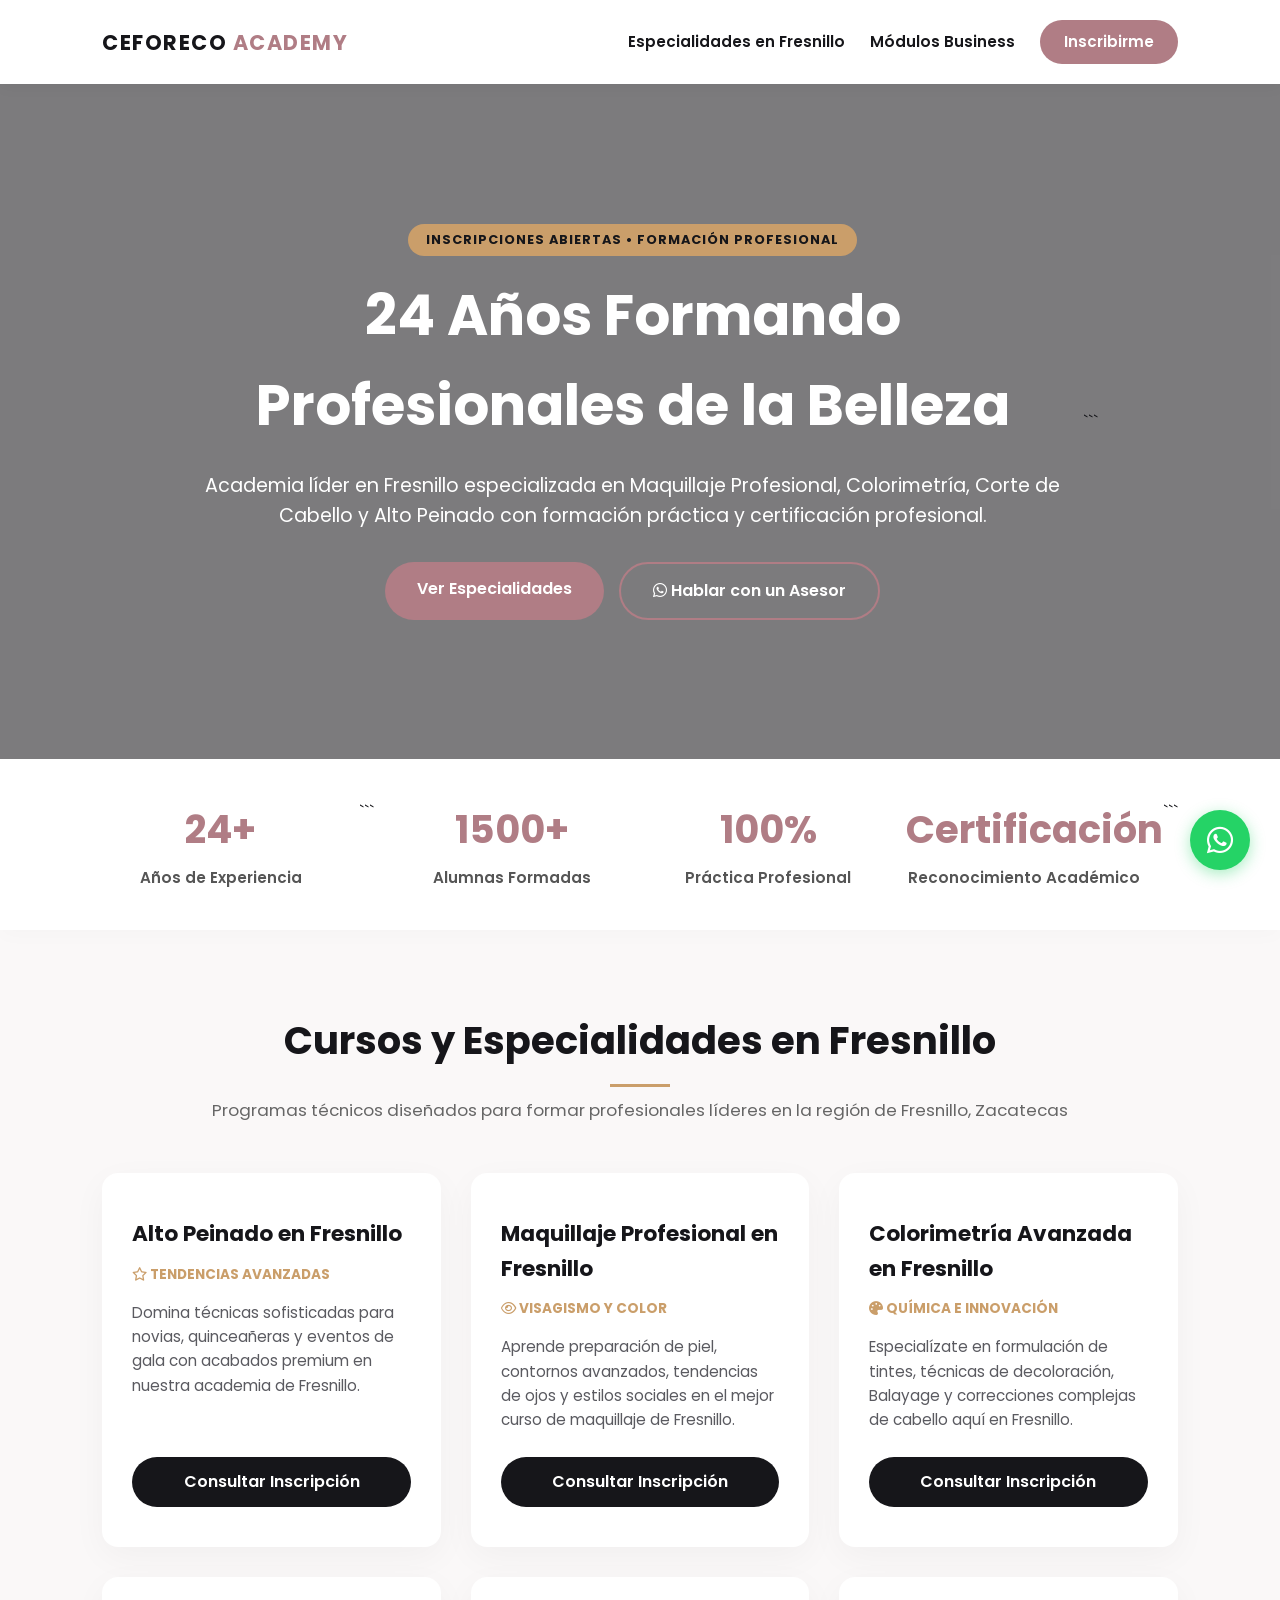
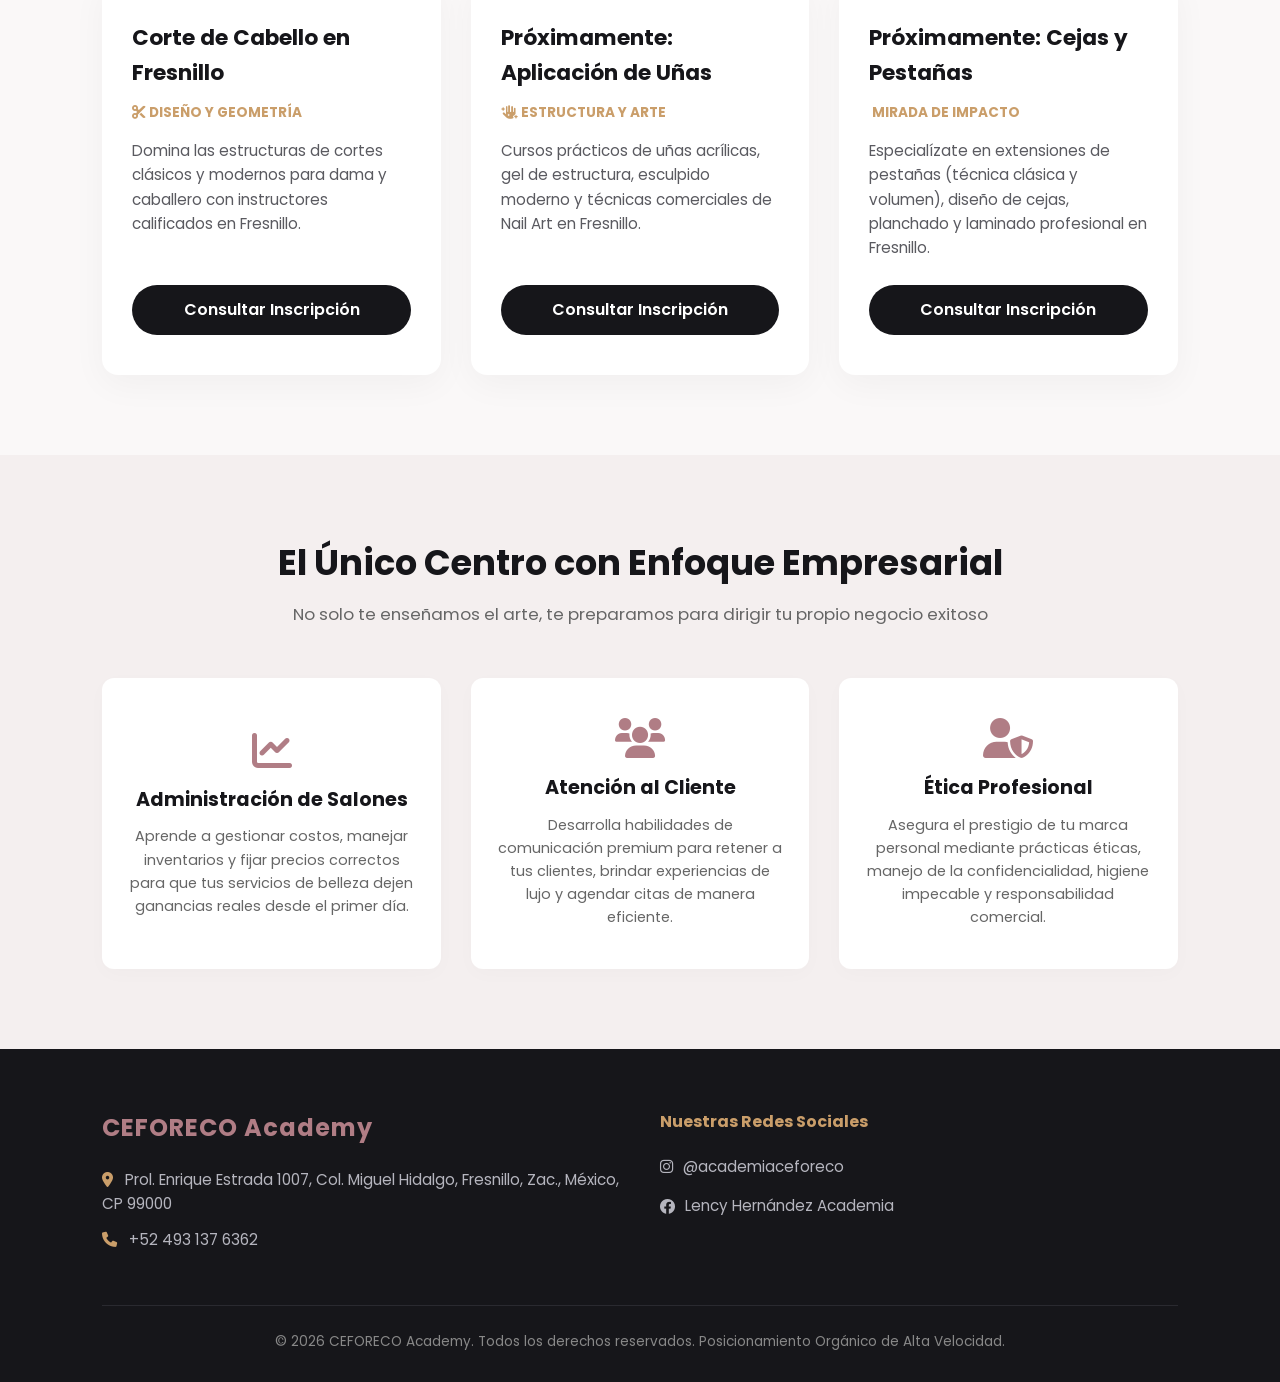
==== commit 8d3c0a94: "Corregir video hero" ====
--- a/index.html
+++ b/index.html
@@ -26,7 +26,7 @@
         </nav>
     </header>
   <section class="hero-video">
-  <video controls class="hero-bg-video">
+ <video autoplay muted loop playsinline class="hero-bg-video">
         <source src="./images/hero/hero-video.mp4" type="video/mp4">
     </video>
 <div class="hero-overlay"></div>
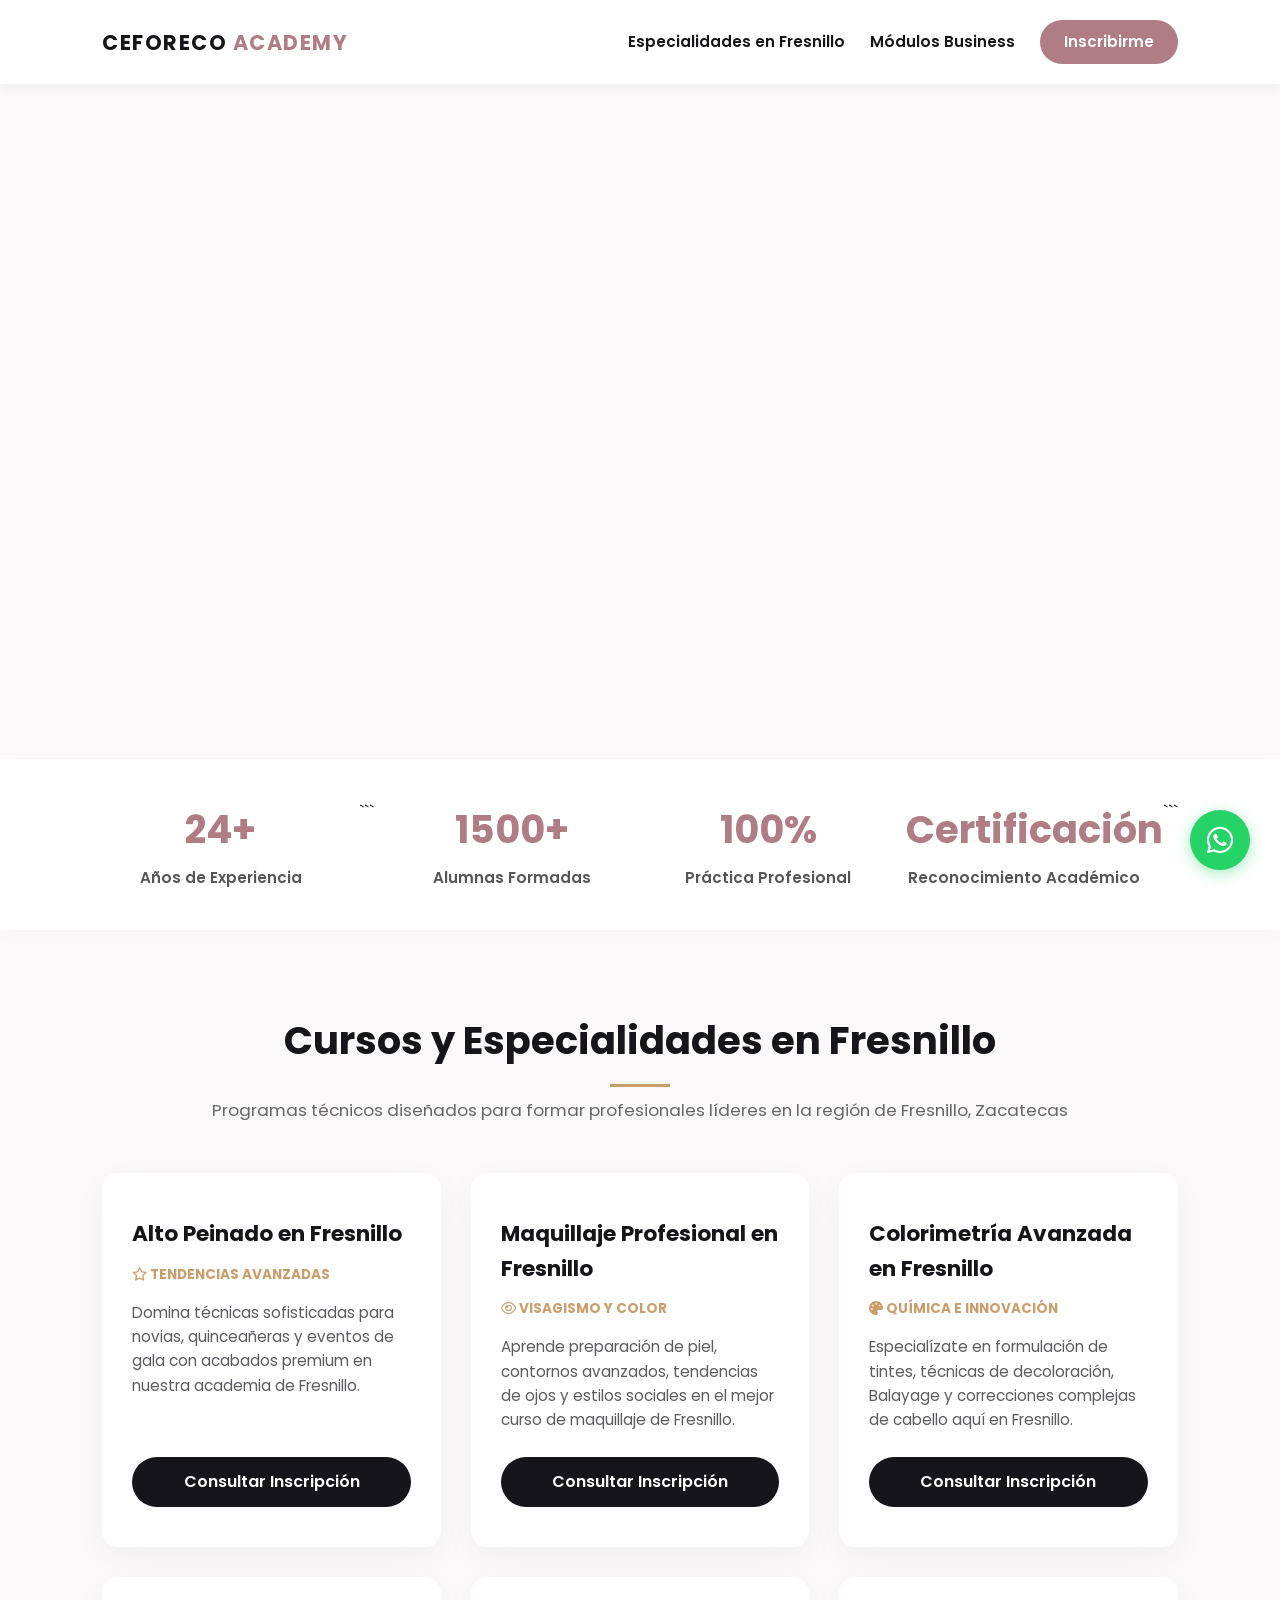
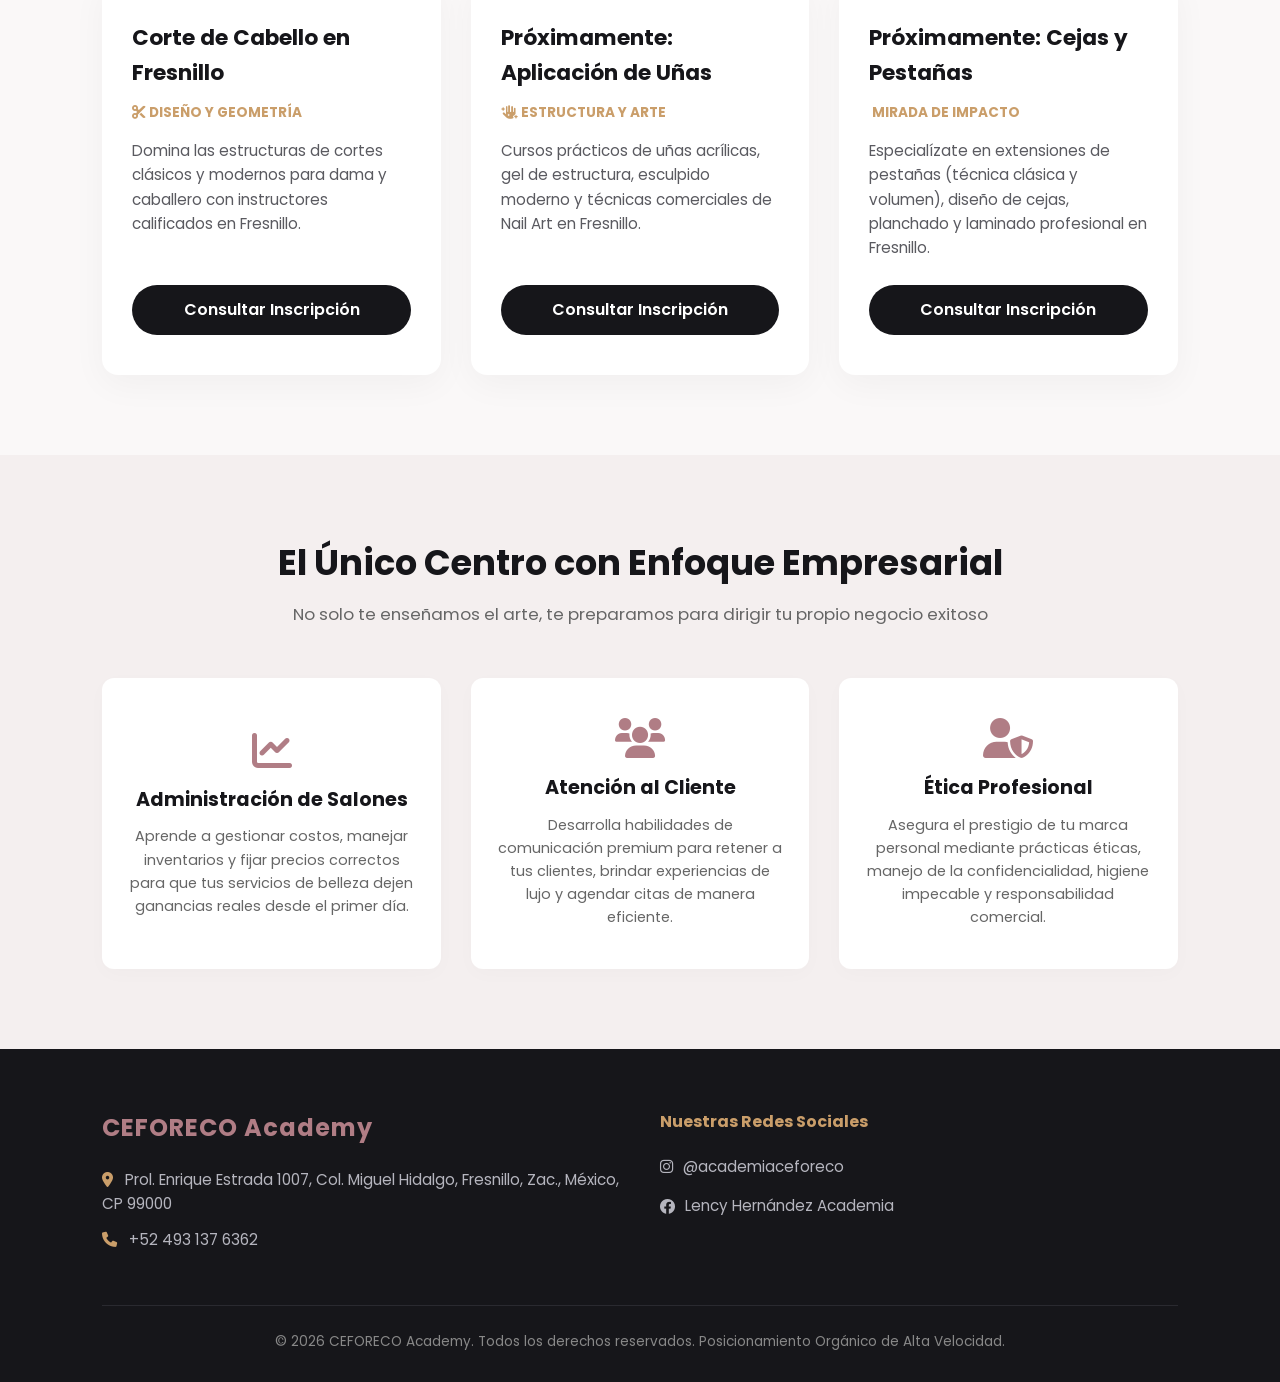
==== commit 00f47bf6: "Corregir video hero" ====
--- a/index.html
+++ b/index.html
@@ -27,12 +27,11 @@
     </header>
   <section class="hero-video">
  <video autoplay muted loop playsinline class="hero-bg-video">
-        <source src="./images/hero/hero-video.mp4" type="video/mp4">
-    </video>
+     <source src="./images/hero/lenci-clase.mp4" type="video/mp4">
 <div class="hero-overlay"></div>
 
 <div class="hero-content">
-    <span class="badge">Inscripciones Abiertas • Formación Profesional</span>
+    <span class="badge">Inscripciones biertas • Formación Profesional</span>
 
     <h1>24 Años Formando Profesionales de la Belleza</h1>
 
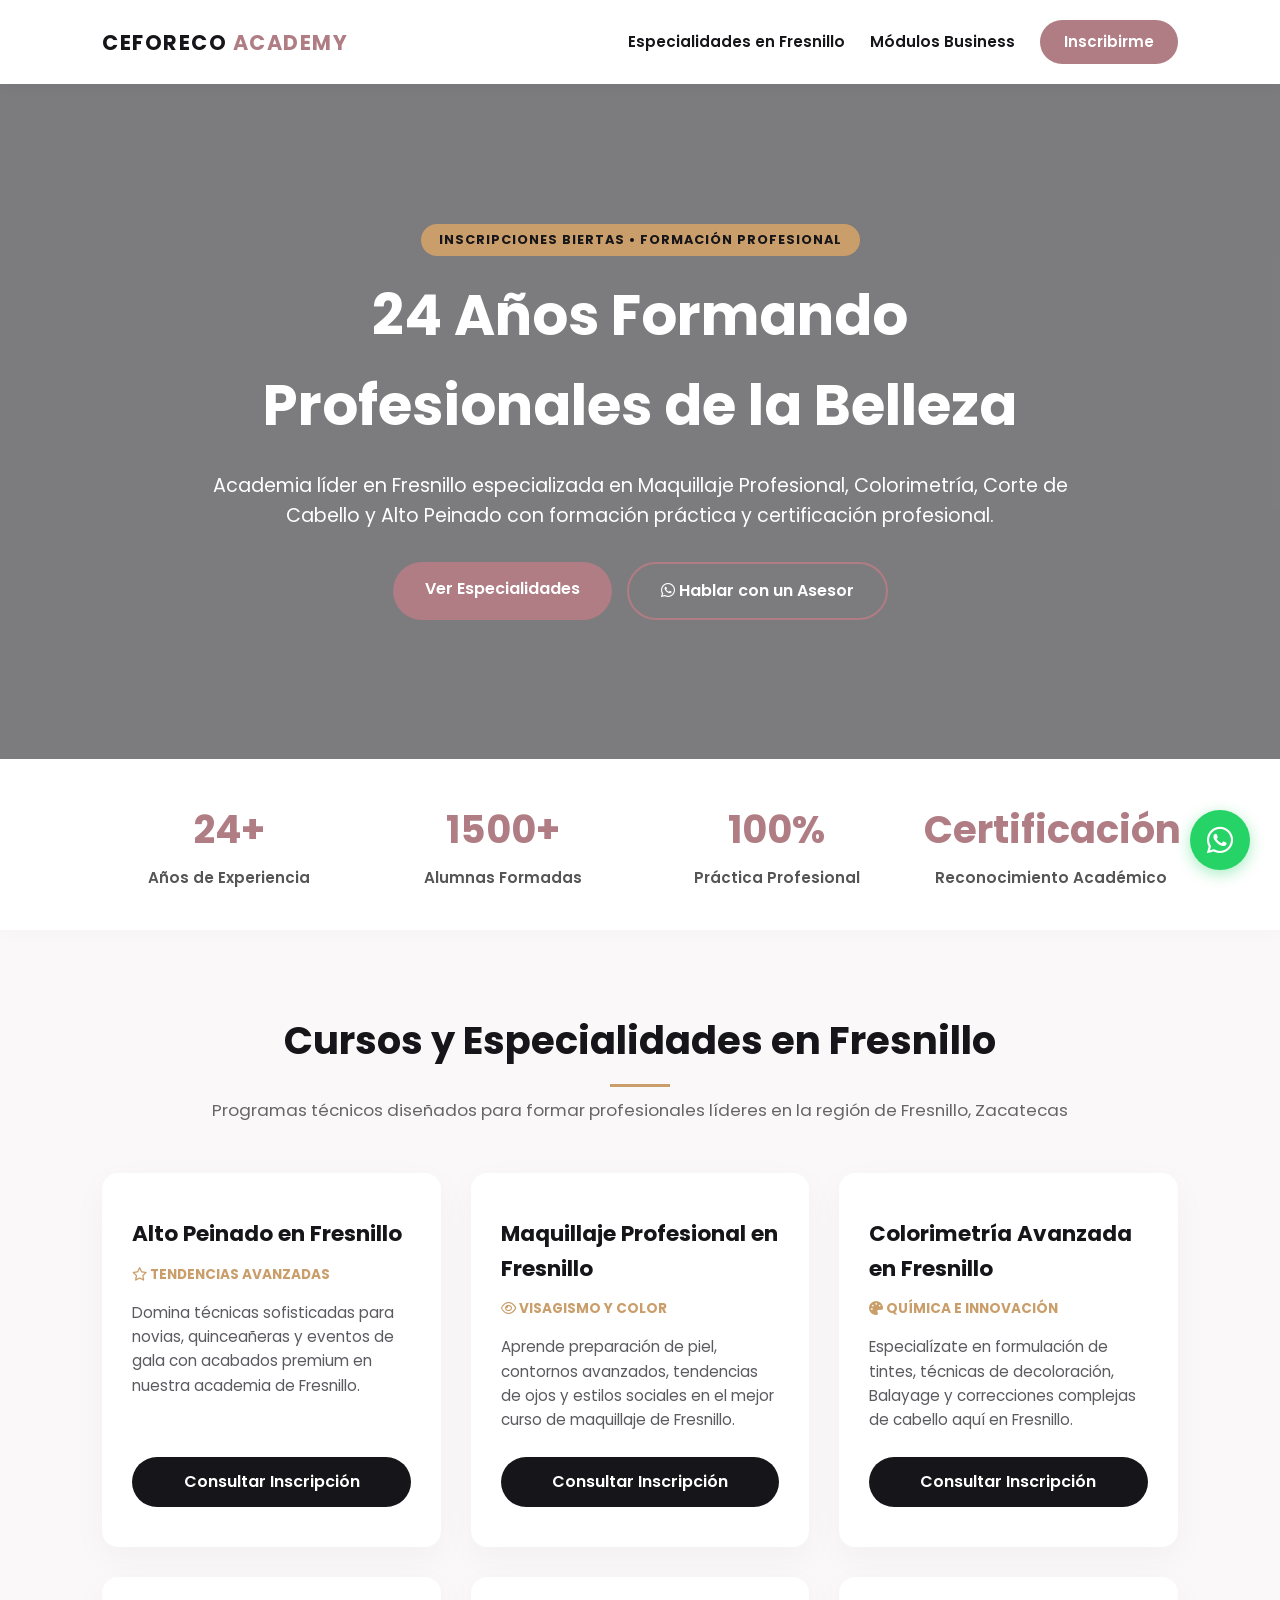
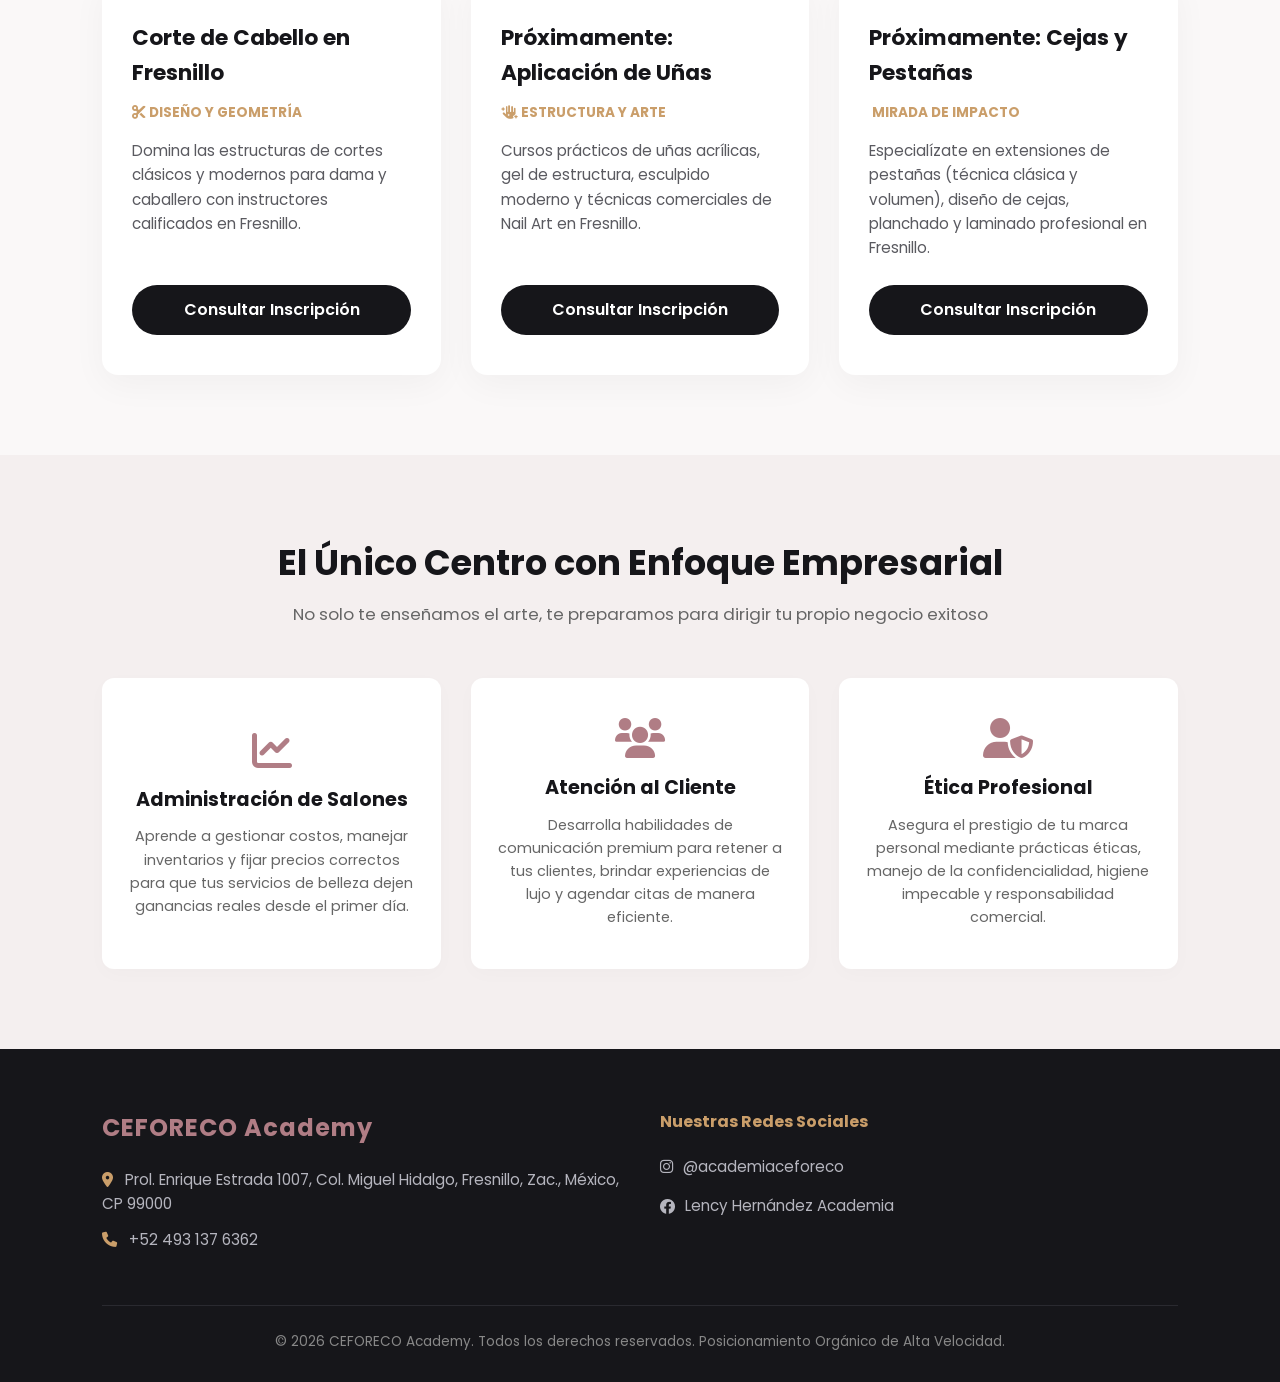
==== commit 3e9a0580: "Update index.html" ====
--- a/index.html
+++ b/index.html
@@ -27,7 +27,8 @@
     </header>
   <section class="hero-video">
  <video autoplay muted loop playsinline class="hero-bg-video">
-     <source src="./images/hero/lenci-clase.mp4" type="video/mp4">
+     <source src="./images/hero/lenci-clase.mp4.mp4" type="video/mp4">
+</video>
 <div class="hero-overlay"></div>
 
 <div class="hero-content">
@@ -54,7 +55,6 @@
         </a>
     </div>
 </div>
-```
 
 </section>
 
@@ -64,7 +64,6 @@
         <p>Años de Experiencia</p>
     </div>
 
-```
 <div class="stat-item">
     <h3>1500+</h3>
     <p>Alumnas Formadas</p>
@@ -79,7 +78,6 @@
     <h3>Certificación</h3>
     <p>Reconocimiento Académico</p>
 </div>
-```
 
 </section>
 
--- a/style.css
+++ b/style.css
@@ -97,12 +97,13 @@
     text-align: center;
     color: #fff;
 }
-
-.hero-content {
+.hero-content{
+    position: relative;
+    z-index: 3;
     max-width: 850px;
     width: 100%;
-}
-
+    color: #fff;
+}
 .badge {
     display: inline-block;
     background: var(--accent);
@@ -505,6 +506,10 @@
 align-items:center;
 justify-content:center;
 text-align:center;
+.hero-video
+.hero-bg-video
+.hero-overlay
+.hero-content
 }
 
 .hero-bg-video{
@@ -514,12 +519,14 @@
 width:100%;
 height:100%;
 object-fit:cover;
+z-index:1;
 }
 
 .hero-overlay{
 position:absolute;
 inset:0;
 background:rgba(22,22,26,.55);
+z-index:2;
 }
 
 .hero-video .hero-content{
